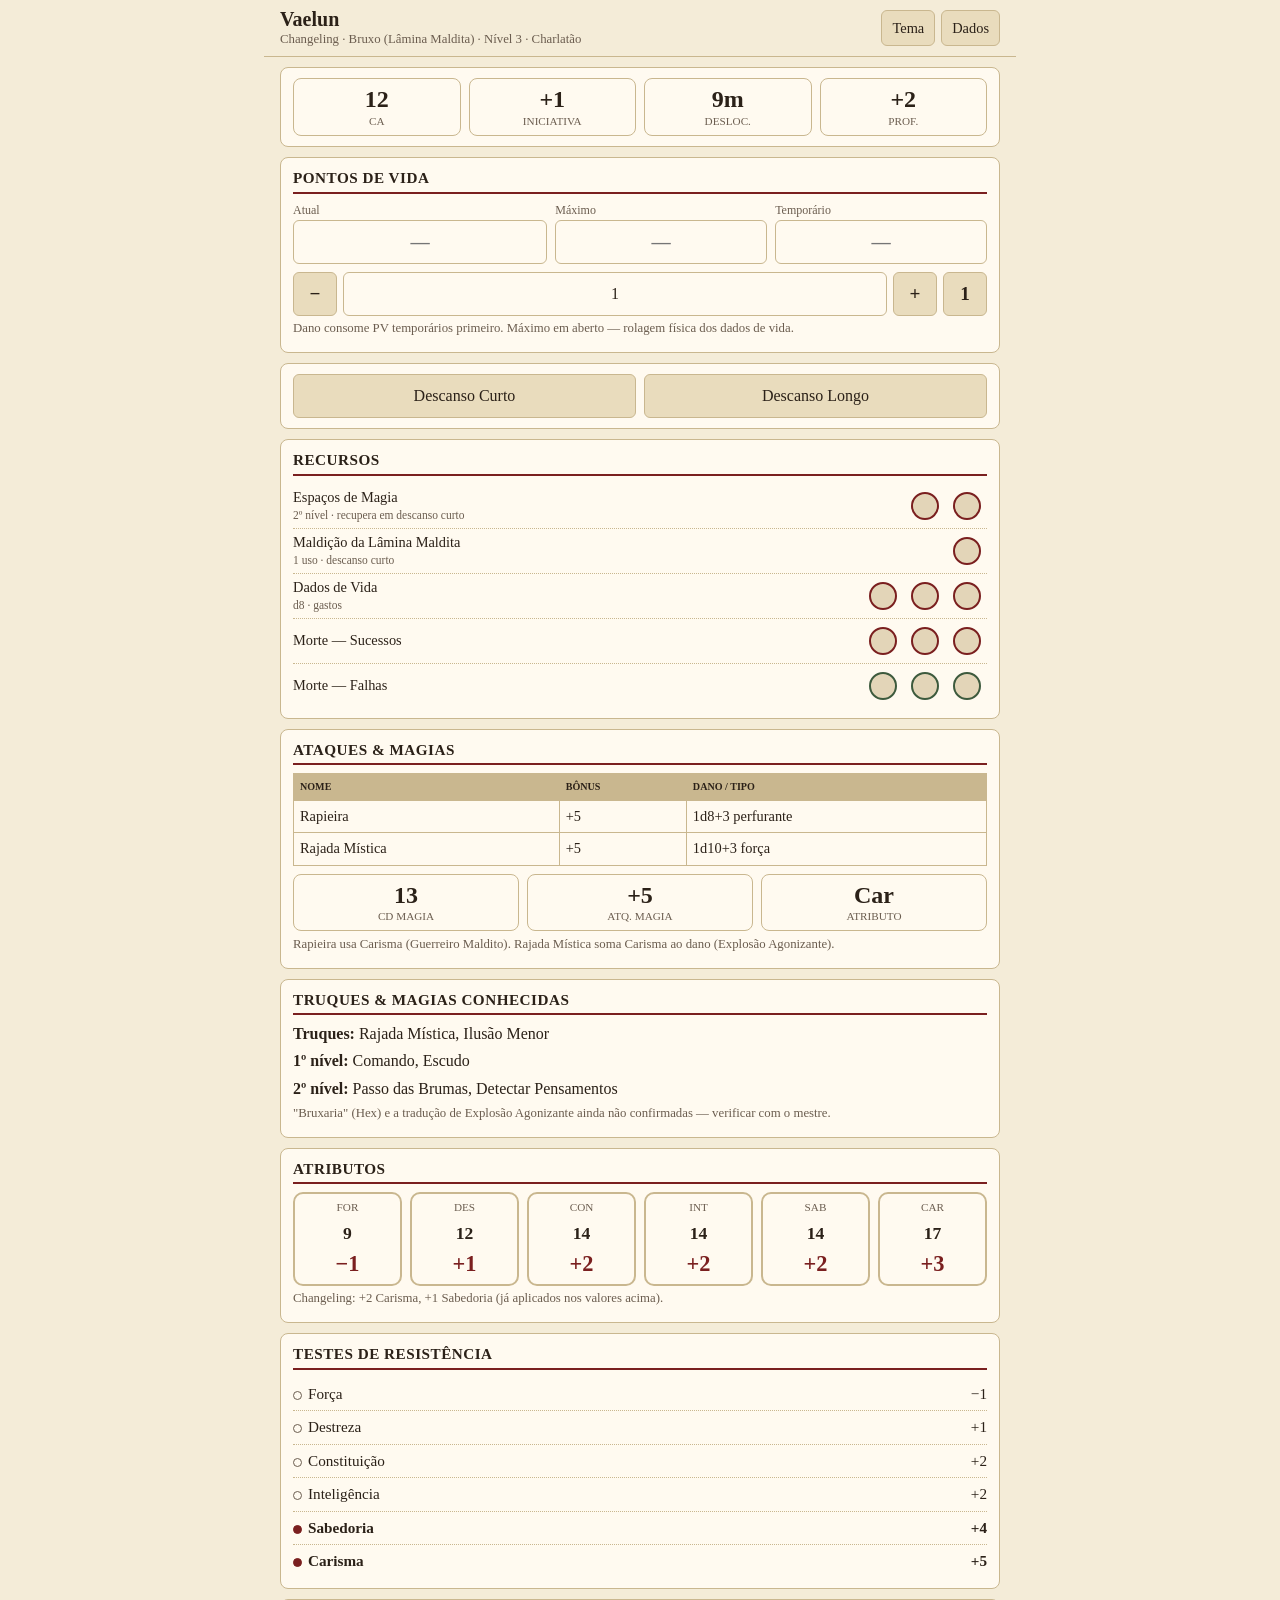
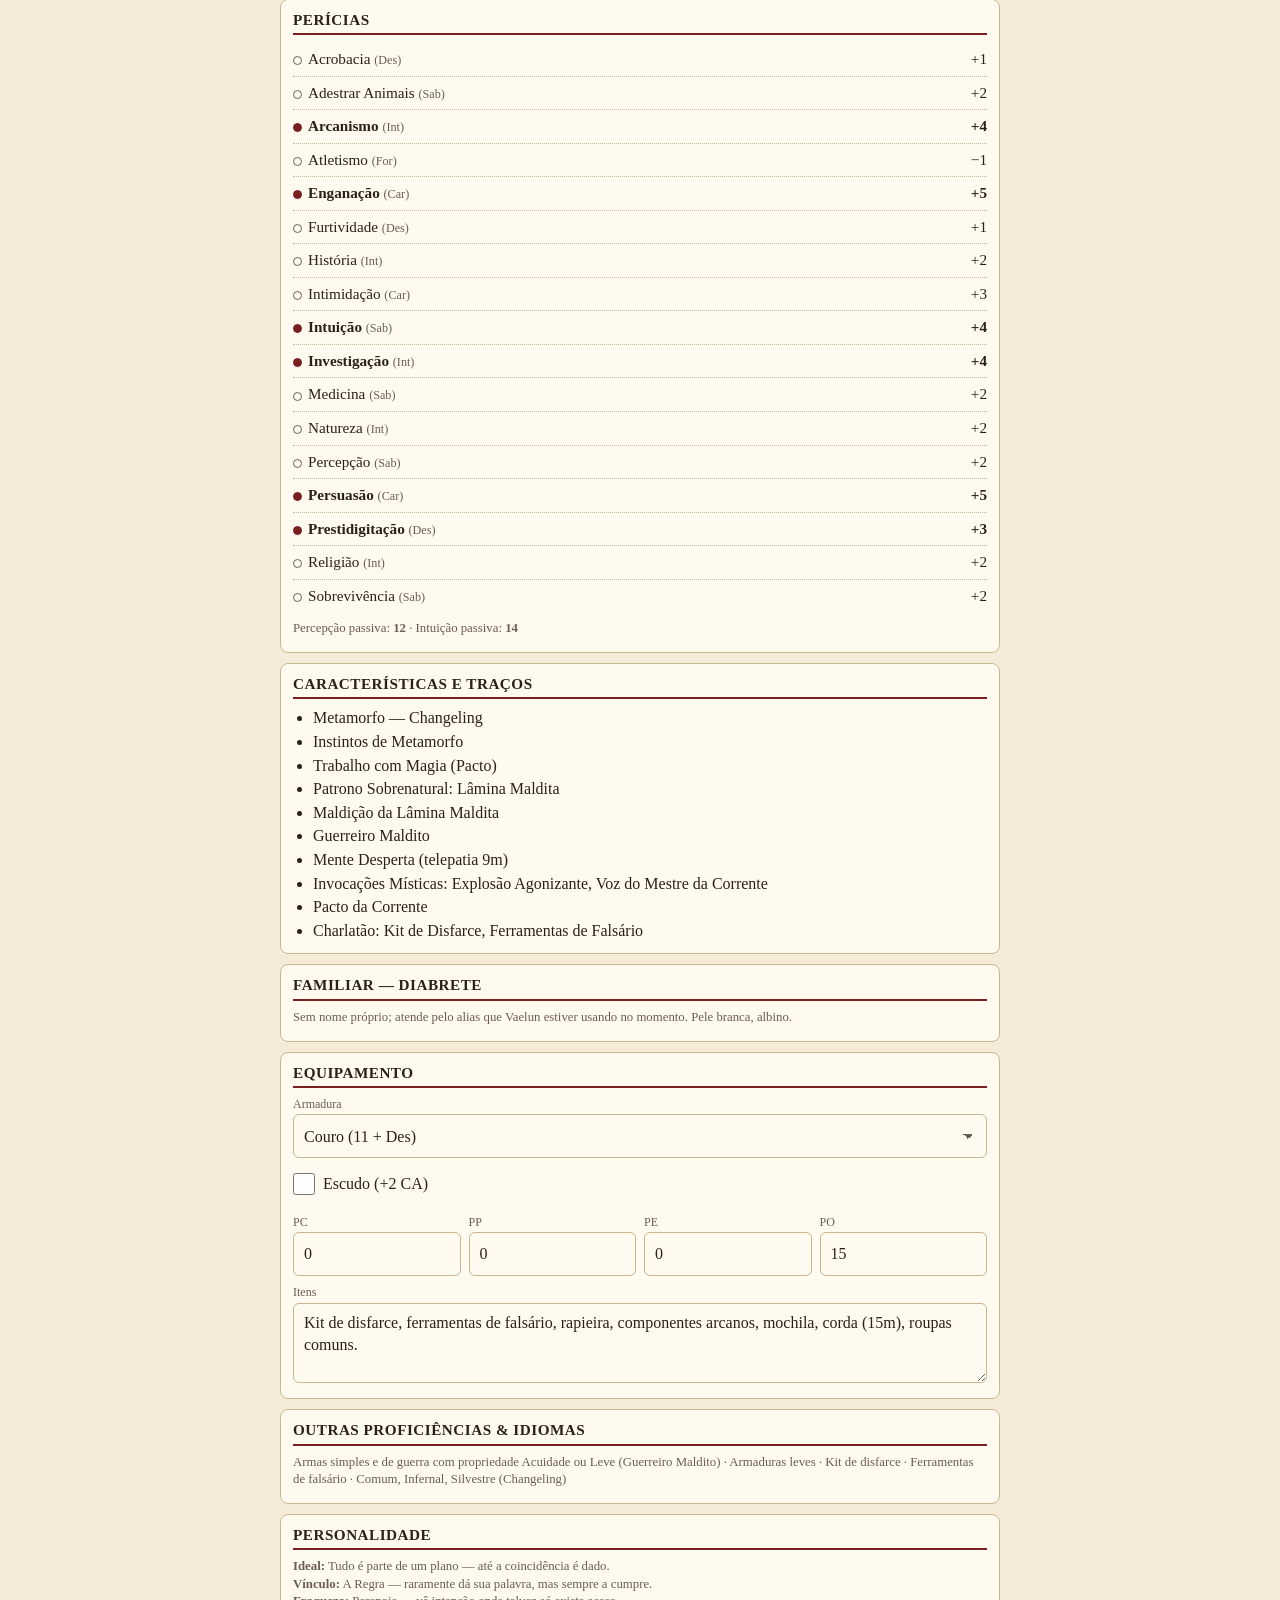
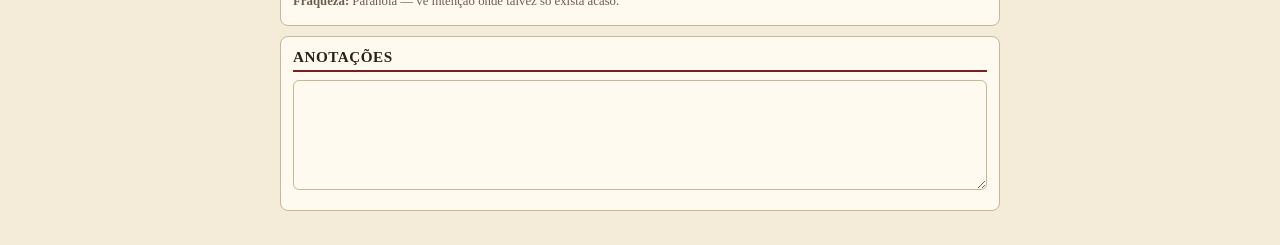
==== sheets/vaelun/index.html @ 60b0080d "Rebuild Vaelun sheet as a mobile-first web app Opening the downloaded .html on an iPhone showed it t" ====
<!DOCTYPE html>
<html lang="pt-BR">
<head>
<meta charset="UTF-8">
<meta name="viewport" content="width=device-width, initial-scale=1.0, viewport-fit=cover">
<meta name="theme-color" content="#7a1f1f" media="(prefers-color-scheme: light)">
<meta name="theme-color" content="#1c1712" media="(prefers-color-scheme: dark)">
<meta name="apple-mobile-web-app-capable" content="yes">
<meta name="mobile-web-app-capable" content="yes">
<meta name="apple-mobile-web-app-status-bar-style" content="black-translucent">
<meta name="apple-mobile-web-app-title" content="Vaelun">
<meta name="description" content="Ficha de personagem interativa de Vaelun (Changeling, Bruxo da Lâmina Maldita, nível 3).">
<link rel="manifest" href="manifest.webmanifest">
<link rel="apple-touch-icon" href="icon.svg">
<link rel="icon" href="icon.svg" type="image/svg+xml">
<title>Vaelun — Ficha</title>
<style>
:root{
  --bg:#f4ecd8; --panel:#fffaf0; --ink:#2b2118; --muted:#6b5d4f;
  --line:#c9b78f; --accent:#7a1f1f; --accent2:#3d5a3d; --pip-off:#e3d5b8;
  --btn:#e9dcbd; --focus:#b0853a;
  --safe-top:env(safe-area-inset-top,0px); --safe-bottom:env(safe-area-inset-bottom,0px);
}
@media (prefers-color-scheme: dark){
  :root:not([data-theme="light"]){
    --bg:#1c1712; --panel:#241d16; --ink:#ecdfc4; --muted:#a4917a;
    --line:#4a3d2c; --accent:#c1553d; --accent2:#6fa06f; --pip-off:#3a2f22;
    --btn:#3a2f22; --focus:#d9a65a;
  }
}
:root[data-theme="dark"]{
  --bg:#1c1712; --panel:#241d16; --ink:#ecdfc4; --muted:#a4917a;
  --line:#4a3d2c; --accent:#c1553d; --accent2:#6fa06f; --pip-off:#3a2f22;
  --btn:#3a2f22; --focus:#d9a65a;
}
*{box-sizing:border-box; -webkit-tap-highlight-color:transparent;}
html{-webkit-text-size-adjust:100%;}
body{
  margin:0; padding:0 16px calc(24px + var(--safe-bottom)); background:var(--bg); color:var(--ink);
  font-family:'Georgia','Times New Roman',serif; font-size:16px; line-height:1.35;
  overflow-x:hidden; touch-action:manipulation;
}
main{max-width:720px; margin:0 auto;}
h1{font-size:1.25em; margin:0; line-height:1.15;}
h2{font-size:.95em; margin:0 0 8px; border-bottom:2px solid var(--accent); padding-bottom:3px; text-transform:uppercase; letter-spacing:.5px;}
p{margin:.35em 0;}
.box{background:var(--panel); border:1px solid var(--line); border-radius:8px; padding:10px 12px; margin:0 0 10px;}
.header{
  position:sticky; top:0; z-index:30; margin:0 -16px 10px; padding:calc(8px + var(--safe-top)) 16px 8px;
  background:var(--bg); border-bottom:1px solid var(--line);
  display:flex; justify-content:space-between; align-items:center; gap:8px;
}
.header .meta{font-size:.8em; color:var(--muted);}
.toolbar{display:flex; gap:6px; flex-wrap:wrap;}
.header .toolbar{flex-wrap:nowrap; flex-shrink:0;}
button, select, input[type=text], input[type=number], textarea{
  font-family:inherit; background:var(--panel); color:var(--ink);
  border:1px solid var(--line); border-radius:6px; padding:8px 10px; font-size:16px;
}
button{cursor:pointer; background:var(--btn); color:var(--ink); min-height:44px; padding:8px 12px;}
button.primary{background:var(--accent); color:#fff; border-color:var(--accent);}
button.small{min-height:36px; padding:4px 10px; font-size:.9em;}
button.icon{min-width:44px; font-size:1.2em; font-weight:bold; padding:0;}
button:active{filter:brightness(.92);}
input:focus, select:focus, textarea:focus, button:focus-visible{outline:2px solid var(--focus); outline-offset:1px;}
input, textarea, select{width:100%; min-height:44px;}
select{-webkit-appearance:none; appearance:none; background-image:linear-gradient(45deg,transparent 50%,var(--muted) 50%),linear-gradient(135deg,var(--muted) 50%,transparent 50%); background-position:calc(100% - 18px) 50%,calc(100% - 13px) 50%; background-size:5px 5px; background-repeat:no-repeat; padding-right:32px;}
label{font-size:.75em; color:var(--muted); display:block; margin-bottom:2px;}
label.check{font-size:1em; color:var(--ink); display:flex; align-items:center; gap:8px; min-height:44px; margin:4px 0 0;}
label.check input{width:22px; height:22px; min-height:0; margin:0;}
.grid{display:grid; gap:8px;}
.g2{grid-template-columns:repeat(2,1fr);}
.g3{grid-template-columns:repeat(3,1fr);}
.g4{grid-template-columns:repeat(4,1fr);}
.abils{grid-template-columns:repeat(3,1fr);}
@media (min-width:560px){ .abils{grid-template-columns:repeat(6,1fr);} }
.stat{background:var(--panel); border:1px solid var(--line); border-radius:8px; text-align:center; padding:6px 2px;}
.stat .v{font-size:1.5em; font-weight:bold; line-height:1.2;}
.stat .l{font-size:.7em; color:var(--muted); text-transform:uppercase;}
.abil{border:2px solid var(--line); border-radius:10px; text-align:center; padding:6px 2px;}
.abil .name{font-size:.7em; color:var(--muted); text-transform:uppercase;}
.abil .mod{font-size:1.4em; font-weight:bold; color:var(--accent); line-height:1.2;}
.abil input{text-align:center; font-size:1.1em; font-weight:bold; border:1px solid transparent; background:transparent; padding:2px; min-height:36px; -moz-appearance:textfield;}
.abil input::-webkit-outer-spin-button, .abil input::-webkit-inner-spin-button{-webkit-appearance:none; margin:0;}
.abil input:focus{border-color:var(--line);}
.pips{display:flex; gap:2px; flex-wrap:wrap; justify-content:flex-end;}
.pip{width:40px; height:40px; border:none; background:transparent; padding:0; min-height:0; display:flex; align-items:center; justify-content:center; border-radius:50%;}
.pip::before{content:""; width:24px; height:24px; border-radius:50%; border:2px solid var(--accent); background:var(--pip-off); transition:background .1s;}
.pip.on::before{background:var(--accent);}
.pip.fail::before{border-color:var(--accent2);}
.pip.fail.on::before{background:var(--accent2);}
.track{display:flex; justify-content:space-between; align-items:center; gap:8px; padding:2px 0; border-bottom:1px dotted var(--line);}
.track:last-child{border-bottom:none;}
.track .lbl{font-size:.9em;}
.track .lbl small{display:block; color:var(--muted); font-size:.8em;}
table{width:100%; border-collapse:collapse; font-size:.9em;}
th,td{border:1px solid var(--line); padding:6px 6px; text-align:left; vertical-align:top;}
th{background:var(--line); font-size:.7em; text-transform:uppercase;}
.skill-row{display:flex; justify-content:space-between; align-items:center; padding:6px 0; border-bottom:1px dotted var(--line); font-size:.95em;}
.skill-row:last-child{border-bottom:none;}
.skill-row.prof{font-weight:bold;}
.skill-row .ab{color:var(--muted); font-weight:normal; font-size:.8em;}
.dot{display:inline-block; width:9px; height:9px; border-radius:50%; border:1px solid var(--muted); margin-right:6px; vertical-align:middle;}
.dot.on{background:var(--accent); border-color:var(--accent);}
textarea{min-height:80px; resize:vertical; line-height:1.4;}
.hp-row{display:grid; grid-template-columns:1.2fr 1fr 1fr; gap:8px;}
.hp-row input{text-align:center; font-weight:bold; font-size:1.2em;}
.hp-adjust{display:grid; grid-template-columns:44px 1fr 44px 44px; gap:6px; margin-top:8px; align-items:center;}
.hp-adjust input{text-align:center;}
.modal{position:fixed; inset:0; background:rgba(0,0,0,.55); display:none; align-items:flex-end; justify-content:center; z-index:50; padding:0;}
.modal.show{display:flex;}
.modal-inner{background:var(--panel); border:1px solid var(--line); border-radius:12px 12px 0 0; padding:12px 16px calc(16px + var(--safe-bottom)); width:100%; max-width:720px; max-height:88vh; overflow:auto;}
@media (min-width:560px){ .modal{align-items:center; padding:16px;} .modal-inner{border-radius:12px;} }
.modal-inner textarea{min-height:140px; font-family:ui-monospace,Menlo,monospace; font-size:.8em;}
#toast{position:fixed; left:50%; bottom:calc(20px + var(--safe-bottom)); transform:translateX(-50%); background:var(--ink); color:var(--bg); padding:8px 14px; border-radius:20px; font-size:.85em; opacity:0; pointer-events:none; transition:opacity .2s; z-index:60; white-space:nowrap;}
#toast.show{opacity:.95;}
#top{position:fixed; bottom:calc(16px + var(--safe-bottom)); right:16px; width:44px; height:44px; border-radius:50%; background:var(--accent); color:#fff; border:none; font-size:1.2em; opacity:0; pointer-events:none; transition:opacity .2s; z-index:40;}
#top.show{opacity:.9; pointer-events:auto;}
.small-note{font-size:.8em; color:var(--muted);}
ul{margin:0; padding-left:20px;}
li{margin:2px 0;}
.saved{font-size:.7em; color:var(--muted);}
@media print{
  body{background:#fff; color:#000; font-size:10px; padding:0;}
  .header{position:static; border:none; margin:0 0 6px; padding:0;}
  .no-print{display:none !important;}
  .box{break-inside:avoid; border:1px solid #999; margin-bottom:6px; padding:6px 8px;}
  .pip{width:16px; height:16px;} .pip::before{width:12px; height:12px;}
  input, textarea, select{min-height:0; padding:2px 4px; border-color:#bbb;}
  textarea{min-height:40px;}
  .abils{grid-template-columns:repeat(6,1fr);}
  #top, #toast{display:none;}
}
@page{size:A4; margin:10mm;}
</style>
</head>
<body>
<main>

<header class="header">
  <div>
    <h1>Vaelun</h1>
    <div class="meta">Changeling · Bruxo (Lâmina Maldita) · Nível 3 · Charlatão</div>
  </div>
  <div class="toolbar no-print">
    <button class="small" type="button" onclick="toggleTheme()" aria-label="Alternar tema">Tema</button>
    <button class="small" type="button" onclick="openData()">Dados</button>
  </div>
</header>

<section class="box">
  <div class="grid g4">
    <div class="stat"><div class="v" id="ac">--</div><div class="l">CA</div></div>
    <div class="stat"><div class="v" id="ini">--</div><div class="l">Iniciativa</div></div>
    <div class="stat"><div class="v">9m</div><div class="l">Desloc.</div></div>
    <div class="stat"><div class="v">+2</div><div class="l">Prof.</div></div>
  </div>
</section>

<section class="box">
  <h2>Pontos de Vida</h2>
  <div class="hp-row">
    <div><label for="hpCur">Atual</label><input type="text" inputmode="numeric" id="hpCur" placeholder="—"></div>
    <div><label for="hpMax">Máximo</label><input type="text" inputmode="numeric" id="hpMax" placeholder="—"></div>
    <div><label for="hpTemp">Temporário</label><input type="text" inputmode="numeric" id="hpTemp" placeholder="—"></div>
  </div>
  <div class="hp-adjust no-print">
    <button class="icon" type="button" onclick="adjustHp(-1)" aria-label="Aplicar dano">−</button>
    <input type="text" inputmode="numeric" id="hpAmt" value="1" aria-label="Quantidade">
    <button class="icon" type="button" onclick="adjustHp(1)" aria-label="Aplicar cura">+</button>
    <button class="icon" type="button" onclick="setHpAmt(1)" aria-label="Zerar quantidade" title="Voltar para 1">1</button>
  </div>
  <p class="small-note">Dano consome PV temporários primeiro. Máximo em aberto — rolagem física dos dados de vida.</p>
</section>

<section class="box no-print">
  <div class="grid g2">
    <button type="button" onclick="shortRest()">Descanso Curto</button>
    <button type="button" onclick="longRest()">Descanso Longo</button>
  </div>
</section>

<section class="box">
  <h2>Recursos</h2>
  <div class="track">
    <span class="lbl">Espaços de Magia<small>2º nível · recupera em descanso curto</small></span>
    <span class="pips" id="pipsSlots"></span>
  </div>
  <div class="track">
    <span class="lbl">Maldição da Lâmina Maldita<small>1 uso · descanso curto</small></span>
    <span class="pips" id="pipsCurse"></span>
  </div>
  <div class="track">
    <span class="lbl">Dados de Vida<small>d8 · gastos</small></span>
    <span class="pips" id="pipsHd"></span>
  </div>
  <div class="track">
    <span class="lbl">Morte — Sucessos</span>
    <span class="pips" id="pipsDeathS"></span>
  </div>
  <div class="track">
    <span class="lbl">Morte — Falhas</span>
    <span class="pips" id="pipsDeathF"></span>
  </div>
</section>

<section class="box">
  <h2>Ataques &amp; Magias</h2>
  <table>
    <thead><tr><th>Nome</th><th>Bônus</th><th>Dano / Tipo</th></tr></thead>
    <tbody>
      <tr><td>Rapieira</td><td id="atkMelee">--</td><td><span id="dmgMelee">1d8+3</span> perfurante</td></tr>
      <tr><td>Rajada Mística</td><td id="atkSpell">--</td><td><span id="dmgBlast">1d10+3</span> força</td></tr>
    </tbody>
  </table>
  <div class="grid g3" style="margin-top:8px;">
    <div class="stat"><div class="v" id="spellDc">--</div><div class="l">CD Magia</div></div>
    <div class="stat"><div class="v" id="spellAtk">--</div><div class="l">Atq. Magia</div></div>
    <div class="stat"><div class="v">Car</div><div class="l">Atributo</div></div>
  </div>
  <p class="small-note">Rapieira usa Carisma (Guerreiro Maldito). Rajada Mística soma Carisma ao dano (Explosão Agonizante).</p>
</section>

<section class="box">
  <h2>Truques &amp; Magias Conhecidas</h2>
  <p><b>Truques:</b> Rajada Mística, Ilusão Menor</p>
  <p><b>1º nível:</b> Comando, Escudo</p>
  <p><b>2º nível:</b> Passo das Brumas, Detectar Pensamentos</p>
  <p class="small-note">"Bruxaria" (Hex) e a tradução de Explosão Agonizante ainda não confirmadas — verificar com o mestre.</p>
</section>

<section class="box">
  <h2>Atributos</h2>
  <div class="grid abils">
    <div class="abil"><div class="name">For</div><input type="number" inputmode="numeric" id="sStr" aria-label="Força"><div class="mod" id="mStr">--</div></div>
    <div class="abil"><div class="name">Des</div><input type="number" inputmode="numeric" id="sDex" aria-label="Destreza"><div class="mod" id="mDex">--</div></div>
    <div class="abil"><div class="name">Con</div><input type="number" inputmode="numeric" id="sCon" aria-label="Constituição"><div class="mod" id="mCon">--</div></div>
    <div class="abil"><div class="name">Int</div><input type="number" inputmode="numeric" id="sInt" aria-label="Inteligência"><div class="mod" id="mInt">--</div></div>
    <div class="abil"><div class="name">Sab</div><input type="number" inputmode="numeric" id="sWis" aria-label="Sabedoria"><div class="mod" id="mWis">--</div></div>
    <div class="abil"><div class="name">Car</div><input type="number" inputmode="numeric" id="sCha" aria-label="Carisma"><div class="mod" id="mCha">--</div></div>
  </div>
  <p class="small-note">Changeling: +2 Carisma, +1 Sabedoria (já aplicados nos valores acima).</p>
</section>

<section class="box">
  <h2>Testes de Resistência</h2>
  <div class="skill-row"><span><span class="dot"></span>Força</span><span id="svStr">--</span></div>
  <div class="skill-row"><span><span class="dot"></span>Destreza</span><span id="svDex">--</span></div>
  <div class="skill-row"><span><span class="dot"></span>Constituição</span><span id="svCon">--</span></div>
  <div class="skill-row"><span><span class="dot"></span>Inteligência</span><span id="svInt">--</span></div>
  <div class="skill-row prof"><span><span class="dot on"></span>Sabedoria</span><span id="svWis">--</span></div>
  <div class="skill-row prof"><span><span class="dot on"></span>Carisma</span><span id="svCha">--</span></div>
</section>

<section class="box">
  <h2>Perícias</h2>
  <div id="skillList"></div>
  <p class="small-note" style="margin-top:8px;">Percepção passiva: <b id="ppc">--</b> · Intuição passiva: <b id="ppi">--</b></p>
</section>

<section class="box">
  <h2>Características e Traços</h2>
  <ul>
    <li>Metamorfo — Changeling</li>
    <li>Instintos de Metamorfo</li>
    <li>Trabalho com Magia (Pacto)</li>
    <li>Patrono Sobrenatural: Lâmina Maldita</li>
    <li>Maldição da Lâmina Maldita</li>
    <li>Guerreiro Maldito</li>
    <li>Mente Desperta (telepatia 9m)</li>
    <li>Invocações Místicas: Explosão Agonizante, Voz do Mestre da Corrente</li>
    <li>Pacto da Corrente</li>
    <li>Charlatão: Kit de Disfarce, Ferramentas de Falsário</li>
  </ul>
</section>

<section class="box">
  <h2>Familiar — Diabrete</h2>
  <p class="small-note">Sem nome próprio; atende pelo alias que Vaelun estiver usando no momento. Pele branca, albino.</p>
</section>

<section class="box">
  <h2>Equipamento</h2>
  <label for="armor">Armadura</label>
  <select id="armor">
    <option value="none">Nenhuma (10 + Des)</option>
    <option value="padded">Acolchoada (11 + Des)</option>
    <option value="leather">Couro (11 + Des)</option>
    <option value="studded">Couro Batido (12 + Des)</option>
    <option value="hide">Couro Cru (12 + Des, máx 2)</option>
    <option value="chain">Camisão de Malha (13 + Des, máx 2)</option>
  </select>
  <label class="check"><input type="checkbox" id="shield"> Escudo (+2 CA)</label>
  <div class="grid g4" style="margin-top:8px;">
    <div><label for="cCp">PC</label><input type="text" inputmode="numeric" id="cCp"></div>
    <div><label for="cSp">PP</label><input type="text" inputmode="numeric" id="cSp"></div>
    <div><label for="cEp">PE</label><input type="text" inputmode="numeric" id="cEp"></div>
    <div><label for="cGp">PO</label><input type="text" inputmode="numeric" id="cGp"></div>
  </div>
  <label for="items" style="margin-top:8px;">Itens</label>
  <textarea id="items"></textarea>
</section>

<section class="box">
  <h2>Outras Proficiências &amp; Idiomas</h2>
  <p class="small-note">Armas simples e de guerra com propriedade Acuidade ou Leve (Guerreiro Maldito) · Armaduras leves · Kit de disfarce · Ferramentas de falsário · Comum, Infernal, Silvestre (Changeling)</p>
</section>

<section class="box">
  <h2>Personalidade</h2>
  <p class="small-note"><b>Ideal:</b> Tudo é parte de um plano — até a coincidência é dado.<br>
  <b>Vínculo:</b> A Regra — raramente dá sua palavra, mas sempre a cumpre.<br>
  <b>Fraqueza:</b> Paranoia — vê intenção onde talvez só exista acaso.</p>
</section>

<section class="box">
  <h2>Anotações</h2>
  <textarea id="notes" style="min-height:110px;"></textarea>
  <p class="saved" id="savedAt"></p>
</section>

</main>

<button id="top" class="no-print" type="button" onclick="window.scrollTo({top:0,behavior:'smooth'})" aria-label="Voltar ao topo">↑</button>
<div id="toast" role="status" aria-live="polite"></div>

<div class="modal no-print" id="dataModal" onclick="if(event.target===this)closeData()">
  <div class="modal-inner">
    <h2>Dados da ficha</h2>
    <p class="small-note">A ficha é salva automaticamente neste aparelho. Use os botões abaixo para levar os dados a outro aparelho ou guardar uma cópia.</p>
    <textarea id="dataText" aria-label="JSON da ficha"></textarea>
    <div class="grid g2" style="margin-top:8px;">
      <button type="button" onclick="copyData()">Copiar código</button>
      <button type="button" onclick="downloadData()">Baixar arquivo</button>
      <button type="button" onclick="document.getElementById('fileInput').click()">Abrir arquivo</button>
      <button type="button" onclick="loadFromText()">Carregar do texto</button>
      <button type="button" onclick="window.print()">Imprimir / PDF</button>
      <button type="button" onclick="resetSheet()">Restaurar padrão</button>
    </div>
    <button type="button" class="primary" style="width:100%; margin-top:8px;" onclick="closeData()">Fechar</button>
    <input type="file" id="fileInput" style="display:none" accept=".json,.txt,application/json">
  </div>
</div>

<script>
'use strict';
const $ = id => document.getElementById(id);
const mod = v => Math.floor((v-10)/2);
const sg = n => (n>=0?'+':'−')+Math.abs(n);
const cap = s => s.charAt(0).toUpperCase()+s.slice(1);
const STORAGE_KEY = 'vaelun-sheet-v1';
const THEME_KEY = 'vaelun-theme';
const PROF = 2;
const ABILS = ['str','dex','con','int','wis','cha'];
const ABIL_PT = {str:'For',dex:'Des',con:'Con',int:'Int',wis:'Sab',cha:'Car'};
const ARMOR = {
  none:{base:0,cap:99}, padded:{base:1,cap:99}, leather:{base:1,cap:99},
  studded:{base:2,cap:99}, hide:{base:2,cap:2}, chain:{base:3,cap:2},
};

const BASE = {
  scores:{str:9,dex:12,con:14,int:14,wis:14,cha:17},
  hp:{cur:'',max:'',temp:''},
  slots:{used:0,total:2},
  curse:{used:0,total:1},
  hd:{used:0,total:3},
  death:{succ:0,fail:0},
  armor:'leather', shield:false,
  coins:{cp:'0',sp:'0',ep:'0',gp:'15'},
  items:'Kit de disfarce, ferramentas de falsário, rapieira, componentes arcanos, mochila, corda (15m), roupas comuns.',
  notes:'',
  savedAt:''
};

const SKILLS = [
  ['Acrobacia','dex',false],['Adestrar Animais','wis',false],['Arcanismo','int',true],
  ['Atletismo','str',false],['Enganação','cha',true],['Furtividade','dex',false],
  ['História','int',false],['Intimidação','cha',false],['Intuição','wis',true],
  ['Investigação','int',true],['Medicina','wis',false],['Natureza','int',false],
  ['Percepção','wis',false],['Persuasão','cha',true],['Prestidigitação','dex',true],
  ['Religião','int',false],['Sobrevivência','wis',false],
];

function clone(o){ return JSON.parse(JSON.stringify(o)); }
function merge(base, extra){
  const out = clone(base);
  if(!extra || typeof extra !== 'object') return out;
  for(const k of Object.keys(out)){
    if(!(k in extra)) continue;
    const b = out[k], e = extra[k];
    if(b && typeof b === 'object' && !Array.isArray(b)){
      if(e && typeof e === 'object') out[k] = Object.assign({}, b, e);
    } else if(e !== undefined && e !== null){
      out[k] = e;
    }
  }
  return out;
}
function migrate(parsed){
  // Versão anterior guardava a armadura como "base|cap".
  const legacy = {'0|0':'none','1|0':'leather','2|0':'studded','2|2':'hide','3|2':'chain'};
  if(parsed && typeof parsed.armor === 'string' && legacy[parsed.armor]) parsed.armor = legacy[parsed.armor];
  return parsed;
}

let S = clone(BASE);
let storageOk = true;

function loadLocal(){
  try{
    const raw = localStorage.getItem(STORAGE_KEY);
    if(raw) S = merge(BASE, migrate(JSON.parse(raw)));
  }catch(e){ storageOk = false; }
}
let saveTimer = null;
function save(){
  S.savedAt = new Date().toISOString();
  clearTimeout(saveTimer);
  saveTimer = setTimeout(()=>{
    try{ localStorage.setItem(STORAGE_KEY, JSON.stringify(S)); storageOk = true; }
    catch(e){ storageOk = false; }
    showSavedAt();
  }, 150);
}
function showSavedAt(){
  const el = $('savedAt');
  if(!storageOk){ el.textContent = 'Não foi possível salvar neste navegador — use "Dados" para exportar.'; return; }
  if(!S.savedAt){ el.textContent = ''; return; }
  const d = new Date(S.savedAt);
  el.textContent = 'Salvo automaticamente · ' + d.toLocaleString('pt-BR');
}

let toastTimer = null;
function toast(msg){
  const t = $('toast'); t.textContent = msg; t.classList.add('show');
  clearTimeout(toastTimer); toastTimer = setTimeout(()=>t.classList.remove('show'), 1800);
}

function buildSkills(){
  const el = $('skillList'); el.innerHTML='';
  SKILLS.forEach(([name,ab,prof])=>{
    const m = mod(S.scores[ab]) + (prof?PROF:0);
    const row = document.createElement('div');
    row.className = 'skill-row'+(prof?' prof':'');
    row.innerHTML = `<span><span class="dot${prof?' on':''}"></span>${name} <span class="ab">(${ABIL_PT[ab]})</span></span><span>${sg(m)}</span>`;
    el.appendChild(row);
  });
}

function pips(containerId, total, used, onToggle, failStyle){
  const el = $(containerId); el.innerHTML='';
  for(let i=0;i<total;i++){
    const p = document.createElement('button');
    p.type = 'button';
    p.className = 'pip'+(failStyle?' fail':'')+(i<used?' on':'');
    p.setAttribute('aria-label', (i+1)+' de '+total+(i<used?' (usado)':''));
    p.addEventListener('click', ()=>{ onToggle(i); save(); render(); });
    el.appendChild(p);
  }
}
// Clicar no último pip marcado desmarca; clicar em qualquer outro marca até ele.
const toggleTo = (cur, i) => (i+1===cur) ? i : i+1;

function render(){
  const sc = S.scores;
  ABILS.forEach(a=>{
    const inp = $('s'+cap(a));
    if(document.activeElement !== inp) inp.value = sc[a];
    $('m'+cap(a)).textContent = sg(mod(sc[a]));
  });

  const armor = ARMOR[S.armor] || ARMOR.none;
  const dexMod = Math.min(mod(sc.dex), armor.cap);
  $('ac').textContent = 10 + armor.base + dexMod + (S.shield?2:0);
  $('ini').textContent = sg(mod(sc.dex));

  $('svStr').textContent = sg(mod(sc.str));
  $('svDex').textContent = sg(mod(sc.dex));
  $('svCon').textContent = sg(mod(sc.con));
  $('svInt').textContent = sg(mod(sc.int));
  $('svWis').textContent = sg(mod(sc.wis)+PROF);
  $('svCha').textContent = sg(mod(sc.cha)+PROF);

  const chaMod = mod(sc.cha);
  $('spellDc').textContent = 8+PROF+chaMod;
  $('spellAtk').textContent = sg(PROF+chaMod);
  $('atkMelee').textContent = sg(PROF+chaMod);
  $('atkSpell').textContent = sg(PROF+chaMod);
  $('dmgMelee').textContent = '1d8'+(chaMod?sg(chaMod):'');
  $('dmgBlast').textContent = '1d10'+(chaMod?sg(chaMod):'');

  $('ppc').textContent = 10+mod(sc.wis);
  $('ppi').textContent = 10+mod(sc.wis)+PROF;

  buildSkills();

  pips('pipsSlots', S.slots.total, S.slots.used, i=>{ S.slots.used = toggleTo(S.slots.used, i); });
  pips('pipsCurse', S.curse.total, S.curse.used, i=>{ S.curse.used = toggleTo(S.curse.used, i); });
  pips('pipsHd', S.hd.total, S.hd.used, i=>{ S.hd.used = toggleTo(S.hd.used, i); });
  pips('pipsDeathS', 3, S.death.succ, i=>{ S.death.succ = toggleTo(S.death.succ, i); });
  pips('pipsDeathF', 3, S.death.fail, i=>{ S.death.fail = toggleTo(S.death.fail, i); }, true);

  const setIfIdle = (id, v) => { const el = $(id); if(document.activeElement !== el) el.value = v; };
  setIfIdle('hpCur', S.hp.cur); setIfIdle('hpMax', S.hp.max); setIfIdle('hpTemp', S.hp.temp);
  $('armor').value = S.armor;
  $('shield').checked = S.shield;
  setIfIdle('cCp', S.coins.cp); setIfIdle('cSp', S.coins.sp);
  setIfIdle('cEp', S.coins.ep); setIfIdle('cGp', S.coins.gp);
  setIfIdle('items', S.items);
  setIfIdle('notes', S.notes);
  showSavedAt();
}

// ---- Entradas ----
ABILS.forEach(a=>{
  $('s'+cap(a)).addEventListener('input', e=>{
    const v = parseInt(e.target.value,10);
    if(Number.isNaN(v)) return;
    S.scores[a] = Math.max(1, Math.min(30, v)); save(); render();
  });
  $('s'+cap(a)).addEventListener('blur', render);
});
$('armor').addEventListener('change', e=>{ S.armor = e.target.value; save(); render(); });
$('shield').addEventListener('change', e=>{ S.shield = e.target.checked; save(); render(); });
$('hpCur').addEventListener('input', e=>{ S.hp.cur = e.target.value.trim(); save(); });
$('hpMax').addEventListener('input', e=>{ S.hp.max = e.target.value.trim(); save(); });
$('hpTemp').addEventListener('input', e=>{ S.hp.temp = e.target.value.trim(); save(); });
[['cCp','cp'],['cSp','sp'],['cEp','ep'],['cGp','gp']].forEach(([id,key])=>{
  $(id).addEventListener('input', e=>{ S.coins[key] = e.target.value; save(); });
});
$('items').addEventListener('input', e=>{ S.items = e.target.value; save(); });
$('notes').addEventListener('input', e=>{ S.notes = e.target.value; save(); });

// ---- PV ----
const num = v => { const n = parseInt(String(v).trim(),10); return Number.isNaN(n) ? null : n; };
function setHpAmt(v){ $('hpAmt').value = String(v); }
function adjustHp(sign){
  const amt = Math.abs(num($('hpAmt').value) ?? 1);
  if(!amt) return;
  let cur = num(S.hp.cur); const max = num(S.hp.max); let temp = num(S.hp.temp) || 0;
  if(cur === null){ toast('Preencha os PV atuais primeiro.'); $('hpCur').focus(); return; }
  if(sign < 0){
    let dmg = amt;
    if(temp > 0){ const t = Math.min(temp, dmg); temp -= t; dmg -= t; }
    cur = Math.max(0, cur - dmg);
    toast('−'+amt+' PV');
  } else {
    cur = (max !== null) ? Math.min(max, cur + amt) : cur + amt;
    toast('+'+amt+' PV');
  }
  S.hp.cur = String(cur); S.hp.temp = temp > 0 ? String(temp) : '';
  save(); render();
}

// ---- Descansos ----
function shortRest(){
  S.slots.used = 0; S.curse.used = 0; save(); render(); toast('Descanso curto: magias e maldição recuperadas.');
}
function longRest(){
  if(!confirm('Descanso longo: recuperar PV, espaços de magia, maldição e metade dos dados de vida?')) return;
  S.slots.used = 0; S.curse.used = 0;
  S.hd.used = Math.max(0, S.hd.used - Math.max(1, Math.floor(S.hd.total/2)));
  S.death.succ = 0; S.death.fail = 0;
  if(S.hp.max) S.hp.cur = S.hp.max;
  S.hp.temp = '';
  save(); render(); toast('Descanso longo concluído.');
}

// ---- Tema ----
function applyTheme(t){
  const html = document.documentElement;
  if(t) html.setAttribute('data-theme', t); else html.removeAttribute('data-theme');
}
function currentTheme(){
  const t = document.documentElement.getAttribute('data-theme');
  if(t) return t;
  return window.matchMedia('(prefers-color-scheme: dark)').matches ? 'dark' : 'light';
}
function toggleTheme(){
  const next = currentTheme()==='dark' ? 'light' : 'dark';
  applyTheme(next);
  try{ localStorage.setItem(THEME_KEY, next); }catch(e){}
}
try{ const t = localStorage.getItem(THEME_KEY); if(t) applyTheme(t); }catch(e){}

// ---- Exportar / importar ----
function openData(){ $('dataText').value = JSON.stringify(S, null, 2); $('dataModal').classList.add('show'); }
function closeData(){ $('dataModal').classList.remove('show'); }
function copyData(){
  const txt = JSON.stringify(S);
  const fallback = ()=>{ $('dataText').select(); try{ document.execCommand('copy'); toast('Código copiado.'); }catch(e){ toast('Selecione e copie manualmente.'); } };
  if(navigator.clipboard && navigator.clipboard.writeText){
    navigator.clipboard.writeText(txt).then(()=>toast('Código copiado.')).catch(fallback);
  } else fallback();
}
function downloadData(){
  const blob = new Blob([JSON.stringify(S,null,2)], {type:'application/json'});
  const a = document.createElement('a');
  a.href = URL.createObjectURL(blob); a.download = 'vaelun.json';
  document.body.appendChild(a); a.click(); a.remove();
  setTimeout(()=>URL.revokeObjectURL(a.href), 1000);
}
function load(txt){
  try{
    const parsed = JSON.parse(txt);
    if(!parsed || typeof parsed !== 'object') throw new Error('bad');
    S = merge(BASE, migrate(parsed));
    save(); render(); closeData(); toast('Ficha carregada.');
  }catch(e){ alert('JSON inválido.'); }
}
function loadFromText(){ load($('dataText').value); }
function resetSheet(){
  if(!confirm('Restaurar a ficha para os valores iniciais? As anotações e PV atuais serão perdidos.')) return;
  S = clone(BASE); save(); render(); closeData(); toast('Ficha restaurada.');
}
$('fileInput').addEventListener('change', e=>{
  const f = e.target.files[0]; if(!f) return;
  const reader = new FileReader();
  reader.onload = ev => load(ev.target.result);
  reader.readAsText(f);
  e.target.value = '';
});

window.addEventListener('scroll', ()=>{
  $('top').classList.toggle('show', window.scrollY>500);
}, {passive:true});
window.addEventListener('pagehide', ()=>{ try{ localStorage.setItem(STORAGE_KEY, JSON.stringify(S)); }catch(e){} });

loadLocal();
render();

if('serviceWorker' in navigator && location.protocol.startsWith('http')){
  navigator.serviceWorker.register('sw.js').catch(()=>{});
}
</script>
</body>
</html>
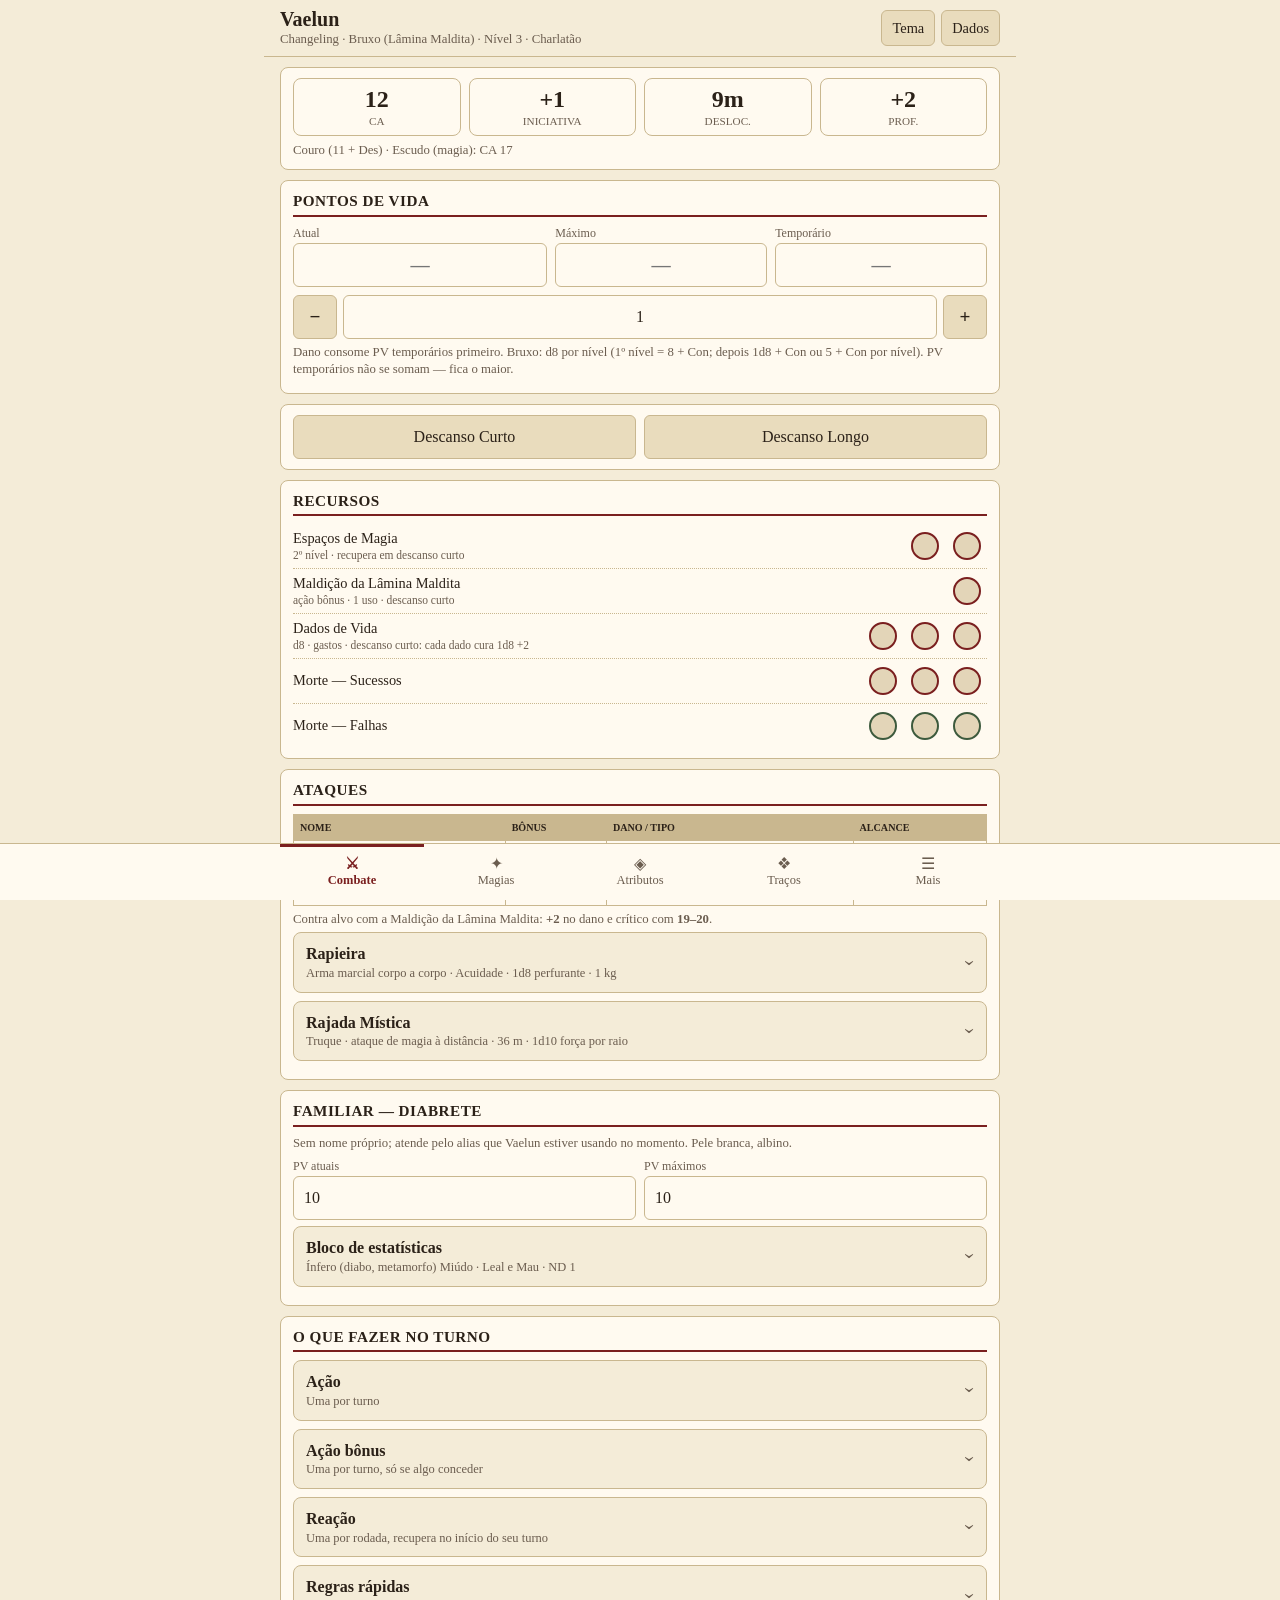
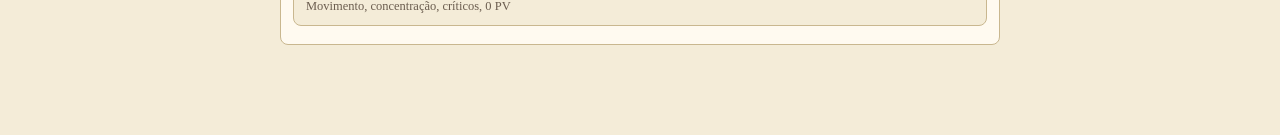
==== commit b62e584f: "Split Vaelun sheet into tabs with full 5e rules text - Bottom tab bar: Combate, Magias, Atributos, T" ====
--- a/sheets/vaelun/index.html
+++ b/sheets/vaelun/index.html
@@ -20,6 +20,7 @@
   --line:#c9b78f; --accent:#7a1f1f; --accent2:#3d5a3d; --pip-off:#e3d5b8;
   --btn:#e9dcbd; --focus:#b0853a;
   --safe-top:env(safe-area-inset-top,0px); --safe-bottom:env(safe-area-inset-bottom,0px);
+  --tabbar:56px;
 }
 @media (prefers-color-scheme: dark){
   :root:not([data-theme="light"]){
@@ -36,13 +37,14 @@
 *{box-sizing:border-box; -webkit-tap-highlight-color:transparent;}
 html{-webkit-text-size-adjust:100%;}
 body{
-  margin:0; padding:0 16px calc(24px + var(--safe-bottom)); background:var(--bg); color:var(--ink);
+  margin:0; padding:0 16px calc(var(--tabbar) + 24px + var(--safe-bottom)); background:var(--bg); color:var(--ink);
   font-family:'Georgia','Times New Roman',serif; font-size:16px; line-height:1.35;
   overflow-x:hidden; touch-action:manipulation;
 }
 main{max-width:720px; margin:0 auto;}
 h1{font-size:1.25em; margin:0; line-height:1.15;}
 h2{font-size:.95em; margin:0 0 8px; border-bottom:2px solid var(--accent); padding-bottom:3px; text-transform:uppercase; letter-spacing:.5px;}
+h3{font-size:.85em; margin:10px 0 6px; color:var(--muted); text-transform:uppercase; letter-spacing:.5px;}
 p{margin:.35em 0;}
 .box{background:var(--panel); border:1px solid var(--line); border-radius:8px; padding:10px 12px; margin:0 0 10px;}
 .header{
@@ -105,25 +107,58 @@
 textarea{min-height:80px; resize:vertical; line-height:1.4;}
 .hp-row{display:grid; grid-template-columns:1.2fr 1fr 1fr; gap:8px;}
 .hp-row input{text-align:center; font-weight:bold; font-size:1.2em;}
-.hp-adjust{display:grid; grid-template-columns:44px 1fr 44px 44px; gap:6px; margin-top:8px; align-items:center;}
+.hp-adjust{display:grid; grid-template-columns:44px 1fr 44px; gap:6px; margin-top:8px; align-items:center;}
 .hp-adjust input{text-align:center;}
+/* Abas */
+.tab{display:none;}
+.tab.active{display:block;}
+.tabbar{position:fixed; left:0; right:0; bottom:0; z-index:35; display:flex; justify-content:center; background:var(--panel); border-top:1px solid var(--line); padding-bottom:var(--safe-bottom);}
+.tabbar-inner{display:flex; width:100%; max-width:720px;}
+.tabbar button{flex:1; border:none; border-radius:0; background:transparent; min-height:var(--tabbar); font-size:.78em; color:var(--muted); padding:4px 2px; display:flex; flex-direction:column; align-items:center; justify-content:center; gap:2px;}
+.tabbar button .ico{font-size:1.25em; line-height:1;}
+.tabbar button.active{color:var(--accent); font-weight:bold; box-shadow:inset 0 3px 0 var(--accent);}
+/* Cards expansíveis */
+details.card{border:1px solid var(--line); border-radius:8px; margin:0 0 8px; background:var(--bg);}
+details.card summary{list-style:none; cursor:pointer; padding:10px 12px; display:flex; justify-content:space-between; align-items:center; gap:8px; min-height:44px;}
+details.card summary::-webkit-details-marker{display:none;}
+details.card summary::after{content:"›"; color:var(--muted); font-size:1.3em; transform:rotate(90deg); transition:transform .15s; flex-shrink:0;}
+details.card[open] summary::after{transform:rotate(-90deg);}
+details.card summary .t{font-weight:bold;}
+details.card summary .s{display:block; font-size:.78em; color:var(--muted); font-weight:normal;}
+.card-body{padding:0 12px 12px; font-size:.95em; border-top:1px dotted var(--line); padding-top:8px;}
+.card-body p{margin:.45em 0;}
+.tag{display:inline-block; font-size:.68em; padding:1px 7px; border-radius:10px; border:1px solid var(--line); color:var(--muted); margin-left:4px; text-transform:uppercase; vertical-align:middle; white-space:nowrap;}
+.tag.warn{border-color:var(--accent); color:var(--accent);}
+.tag.ok{border-color:var(--accent2); color:var(--accent2);}
+.meta-line{font-size:.85em; color:var(--muted); margin:0 0 6px;}
+.mine{border-left:3px solid var(--accent); padding:4px 0 4px 10px; font-size:.92em; margin-top:8px; background:var(--panel); border-radius:0 6px 6px 0;}
+.mine b:first-child{color:var(--accent);}
+dl.stats{display:grid; grid-template-columns:auto 1fr; gap:3px 10px; font-size:.9em; margin:6px 0;}
+dl.stats dt{color:var(--muted);} dl.stats dd{margin:0;}
+.statline{display:grid; grid-template-columns:repeat(6,1fr); gap:4px; text-align:center; font-size:.85em; margin:6px 0;}
+.statline div{border:1px solid var(--line); border-radius:6px; padding:3px 0;}
+.statline b{display:block; font-size:.8em; color:var(--muted);}
 .modal{position:fixed; inset:0; background:rgba(0,0,0,.55); display:none; align-items:flex-end; justify-content:center; z-index:50; padding:0;}
 .modal.show{display:flex;}
 .modal-inner{background:var(--panel); border:1px solid var(--line); border-radius:12px 12px 0 0; padding:12px 16px calc(16px + var(--safe-bottom)); width:100%; max-width:720px; max-height:88vh; overflow:auto;}
 @media (min-width:560px){ .modal{align-items:center; padding:16px;} .modal-inner{border-radius:12px;} }
 .modal-inner textarea{min-height:140px; font-family:ui-monospace,Menlo,monospace; font-size:.8em;}
-#toast{position:fixed; left:50%; bottom:calc(20px + var(--safe-bottom)); transform:translateX(-50%); background:var(--ink); color:var(--bg); padding:8px 14px; border-radius:20px; font-size:.85em; opacity:0; pointer-events:none; transition:opacity .2s; z-index:60; white-space:nowrap;}
+#toast{position:fixed; left:50%; bottom:calc(var(--tabbar) + 14px + var(--safe-bottom)); transform:translateX(-50%); background:var(--ink); color:var(--bg); padding:8px 14px; border-radius:20px; font-size:.85em; opacity:0; pointer-events:none; transition:opacity .2s; z-index:60; white-space:nowrap;}
 #toast.show{opacity:.95;}
-#top{position:fixed; bottom:calc(16px + var(--safe-bottom)); right:16px; width:44px; height:44px; border-radius:50%; background:var(--accent); color:#fff; border:none; font-size:1.2em; opacity:0; pointer-events:none; transition:opacity .2s; z-index:40;}
+#top{position:fixed; bottom:calc(var(--tabbar) + 12px + var(--safe-bottom)); right:16px; width:44px; height:44px; border-radius:50%; background:var(--accent); color:#fff; border:none; font-size:1.2em; opacity:0; pointer-events:none; transition:opacity .2s; z-index:40;}
 #top.show{opacity:.9; pointer-events:auto;}
 .small-note{font-size:.8em; color:var(--muted);}
-ul{margin:0; padding-left:20px;}
-li{margin:2px 0;}
+ul{margin:.3em 0; padding-left:20px;}
+li{margin:3px 0;}
 .saved{font-size:.7em; color:var(--muted);}
 @media print{
   body{background:#fff; color:#000; font-size:10px; padding:0;}
   .header{position:static; border:none; margin:0 0 6px; padding:0;}
-  .no-print{display:none !important;}
+  .no-print, .tabbar{display:none !important;}
+  .tab{display:block !important;}
+  .tab::before{content:attr(data-title); display:block; font-size:1.3em; font-weight:bold; margin:10px 0 6px; border-bottom:2px solid #000;}
+  details.card{break-inside:avoid;} details.card summary::after{display:none;}
+  details.card:not([open]) > .card-body{display:block;}
   .box{break-inside:avoid; border:1px solid #999; margin-bottom:6px; padding:6px 8px;}
   .pip{width:16px; height:16px;} .pip::before{width:12px; height:12px;}
   input, textarea, select{min-height:0; padding:2px 4px; border-color:#bbb;}
@@ -140,7 +175,7 @@
 <header class="header">
   <div>
     <h1>Vaelun</h1>
-    <div class="meta">Changeling · Bruxo (Lâmina Maldita) · Nível 3 · Charlatão</div>
+    <div class="meta">Changeling · Bruxo (Lâmina Maldita) · Nível <span data-v="level"></span> · Charlatão</div>
   </div>
   <div class="toolbar no-print">
     <button class="small" type="button" onclick="toggleTheme()" aria-label="Alternar tema">Tema</button>
@@ -148,16 +183,20 @@
   </div>
 </header>
 
-<section class="box">
+<!-- ============ COMBATE ============ -->
+<section class="tab" id="tab-combate" data-title="Combate">
+
+<div class="box">
   <div class="grid g4">
     <div class="stat"><div class="v" id="ac">--</div><div class="l">CA</div></div>
     <div class="stat"><div class="v" id="ini">--</div><div class="l">Iniciativa</div></div>
     <div class="stat"><div class="v">9m</div><div class="l">Desloc.</div></div>
-    <div class="stat"><div class="v">+2</div><div class="l">Prof.</div></div>
-  </div>
-</section>
-
-<section class="box">
+    <div class="stat"><div class="v" data-v="profS"></div><div class="l">Prof.</div></div>
+  </div>
+  <p class="small-note" id="acNote" style="margin:6px 0 0;"></p>
+</div>
+
+<div class="box">
   <h2>Pontos de Vida</h2>
   <div class="hp-row">
     <div><label for="hpCur">Atual</label><input type="text" inputmode="numeric" id="hpCur" placeholder="—"></div>
@@ -168,30 +207,29 @@
     <button class="icon" type="button" onclick="adjustHp(-1)" aria-label="Aplicar dano">−</button>
     <input type="text" inputmode="numeric" id="hpAmt" value="1" aria-label="Quantidade">
     <button class="icon" type="button" onclick="adjustHp(1)" aria-label="Aplicar cura">+</button>
-    <button class="icon" type="button" onclick="setHpAmt(1)" aria-label="Zerar quantidade" title="Voltar para 1">1</button>
-  </div>
-  <p class="small-note">Dano consome PV temporários primeiro. Máximo em aberto — rolagem física dos dados de vida.</p>
-</section>
-
-<section class="box no-print">
+  </div>
+  <p class="small-note">Dano consome PV temporários primeiro. Bruxo: d8 por nível (1º nível = 8 + Con; depois 1d8 + Con ou 5 + Con por nível). PV temporários não se somam — fica o maior.</p>
+</div>
+
+<div class="box no-print">
   <div class="grid g2">
     <button type="button" onclick="shortRest()">Descanso Curto</button>
     <button type="button" onclick="longRest()">Descanso Longo</button>
   </div>
-</section>
-
-<section class="box">
+</div>
+
+<div class="box">
   <h2>Recursos</h2>
   <div class="track">
-    <span class="lbl">Espaços de Magia<small>2º nível · recupera em descanso curto</small></span>
+    <span class="lbl">Espaços de Magia<small><span data-v="slotLvl"></span>º nível · recupera em descanso curto</small></span>
     <span class="pips" id="pipsSlots"></span>
   </div>
   <div class="track">
-    <span class="lbl">Maldição da Lâmina Maldita<small>1 uso · descanso curto</small></span>
+    <span class="lbl">Maldição da Lâmina Maldita<small>ação bônus · 1 uso · descanso curto</small></span>
     <span class="pips" id="pipsCurse"></span>
   </div>
   <div class="track">
-    <span class="lbl">Dados de Vida<small>d8 · gastos</small></span>
+    <span class="lbl">Dados de Vida<small>d8 · gastos · descanso curto: cada dado cura 1d8 <span data-v="conS"></span></small></span>
     <span class="pips" id="pipsHd"></span>
   </div>
   <div class="track">
@@ -202,34 +240,177 @@
     <span class="lbl">Morte — Falhas</span>
     <span class="pips" id="pipsDeathF"></span>
   </div>
-</section>
-
-<section class="box">
-  <h2>Ataques &amp; Magias</h2>
+</div>
+
+<div class="box">
+  <h2>Ataques</h2>
   <table>
-    <thead><tr><th>Nome</th><th>Bônus</th><th>Dano / Tipo</th></tr></thead>
+    <thead><tr><th>Nome</th><th>Bônus</th><th>Dano / Tipo</th><th>Alcance</th></tr></thead>
     <tbody>
-      <tr><td>Rapieira</td><td id="atkMelee">--</td><td><span id="dmgMelee">1d8+3</span> perfurante</td></tr>
-      <tr><td>Rajada Mística</td><td id="atkSpell">--</td><td><span id="dmgBlast">1d10+3</span> força</td></tr>
+      <tr><td>Rapieira</td><td data-v="atk"></td><td><span data-v="rapDmg"></span> perfurante</td><td>1,5 m</td></tr>
+      <tr><td>Rajada Mística</td><td data-v="atk"></td><td><span data-v="ebDmg"></span> força</td><td>36 m</td></tr>
     </tbody>
   </table>
-  <div class="grid g3" style="margin-top:8px;">
-    <div class="stat"><div class="v" id="spellDc">--</div><div class="l">CD Magia</div></div>
-    <div class="stat"><div class="v" id="spellAtk">--</div><div class="l">Atq. Magia</div></div>
+  <p class="small-note">Contra alvo com a Maldição da Lâmina Maldita: <b>+<span data-v="prof"></span></b> no dano e crítico com <b>19–20</b>.</p>
+
+  <details class="card">
+    <summary><span><span class="t">Rapieira</span><span class="s">Arma marcial corpo a corpo · Acuidade · 1d8 perfurante · 1 kg</span></span></summary>
+    <div class="card-body">
+      <p><b>Jogada de ataque:</b> 1d20 + <span data-v="prof"></span> (proficiência) + <span data-v="cha"></span> (Carisma, por Guerreiro Maldito) = <b>1d20 <span data-v="atk"></span></b> contra a CA do alvo.</p>
+      <p><b>Dano:</b> 1d8 + <span data-v="cha"></span> (Carisma) = <b><span data-v="rapDmg"></span></b> perfurante. Acerto crítico (20 natural): dobra os dados (2d8 <span data-v="chaS"></span>).</p>
+      <p><b>Acuidade:</b> a arma normalmente permite escolher Força ou Destreza; Guerreiro Maldito substitui pelo Carisma (+<span data-v="cha"></span>) enquanto for a arma tocada após o último descanso longo. Qualquer outra arma usa Destreza (<span data-v="dexS"></span>).</p>
+      <p><b>Ação de Ataque:</b> 1 ataque por ação. Com o Pacto da Corrente, você pode abrir mão desse ataque para que o Diabrete ataque com a reação dele (Ferrão +5, 1d4+3 + 3d6 veneno).</p>
+      <p><b>Ataque de oportunidade:</b> quando uma criatura hostil que você vê sai do seu alcance (1,5 m), pode usar a reação para um ataque com a rapieira. Se usar a reação para Escudo, não sobra reação para isso.</p>
+    </div>
+  </details>
+
+  <details class="card">
+    <summary><span><span class="t">Rajada Mística</span><span class="s">Truque · ataque de magia à distância · 36 m · 1d10 força por raio</span></span></summary>
+    <div class="card-body">
+      <p><b>Jogada de ataque:</b> 1d20 + <span data-v="prof"></span> + <span data-v="cha"></span> = <b>1d20 <span data-v="atk"></span></b>. Com <span data-v="beams"></span> raio(s) no nível <span data-v="level"></span>; cada raio tem sua própria jogada e pode ir a alvos diferentes.</p>
+      <p><b>Dano:</b> 1d10 força + <span data-v="cha"></span> por raio (Explosão Agonizante) = <b><span data-v="ebDmg"></span></b>. Crítico: 2d10 <span data-v="chaS"></span>.</p>
+      <p><b>Desvantagem em corpo a corpo:</b> é um ataque à distância — se houver uma criatura hostil a 1,5 m de você que possa vê-lo e não esteja incapacitada, a jogada tem desvantagem. Nesse caso use a rapieira ou Desengaje/Passo das Brumas primeiro.</p>
+      <p><b>Não gasta espaço de magia.</b> Componentes V, S: precisa poder falar e ter uma mão livre.</p>
+    </div>
+  </details>
+</div>
+
+<div class="box">
+  <h2>Familiar — Diabrete</h2>
+  <p class="small-note">Sem nome próprio; atende pelo alias que Vaelun estiver usando no momento. Pele branca, albino.</p>
+  <div class="grid g2" style="margin:6px 0;">
+    <div><label for="famCur">PV atuais</label><input type="text" inputmode="numeric" id="famCur"></div>
+    <div><label for="famMax">PV máximos</label><input type="text" inputmode="numeric" id="famMax"></div>
+  </div>
+  <details class="card">
+    <summary><span><span class="t">Bloco de estatísticas</span><span class="s">Ínfero (diabo, metamorfo) Miúdo · Leal e Mau · ND 1</span></span></summary>
+    <div class="card-body">
+      <dl class="stats">
+        <dt>CA</dt><dd>13</dd>
+        <dt>PV</dt><dd>10 (3d4+3)</dd>
+        <dt>Deslocamento</dt><dd>6 m, voo 12 m</dd>
+      </dl>
+      <div class="statline">
+        <div><b>For</b>6 (−2)</div><div><b>Des</b>17 (+3)</div><div><b>Con</b>13 (+1)</div>
+        <div><b>Int</b>11 (+0)</div><div><b>Sab</b>12 (+1)</div><div><b>Car</b>14 (+2)</div>
+      </div>
+      <dl class="stats">
+        <dt>Perícias</dt><dd>Enganação +4, Intuição +3, Persuasão +4, Furtividade +5</dd>
+        <dt>Resistências</dt><dd>frio; concussão, perfurante e cortante de ataques não mágicos que não sejam prateados</dd>
+        <dt>Imunidades</dt><dd>fogo, veneno; condição envenenado</dd>
+        <dt>Sentidos</dt><dd>visão no escuro 36 m, Percepção passiva 11</dd>
+        <dt>Idiomas</dt><dd>Infernal, Comum</dd>
+      </dl>
+      <p><b>Metamorfo.</b> Pode usar a ação para se transformar numa fera que lembre um rato (desloc. 6 m), um corvo (6 m, voo 18 m) ou uma aranha (6 m, escalada 6 m), ou voltar à forma verdadeira. As estatísticas não mudam, exceto o deslocamento. Equipamento não se transforma. Volta à forma verdadeira se morrer.</p>
+      <p><b>Visão do Diabo.</b> Escuridão mágica não atrapalha a visão no escuro dele.</p>
+      <p><b>Resistência à Magia.</b> Vantagem em testes de resistência contra magias e outros efeitos mágicos.</p>
+      <p><b>Ferrão (Mordida na forma de fera).</b> Ataque corpo a corpo com arma: +5 para acertar, alcance 1,5 m, um alvo. Dano: 5 (1d4+3) perfurante, e o alvo faz teste de resistência de Constituição CD 11, sofrendo 10 (3d6) de dano de veneno se falhar ou metade se passar.</p>
+      <p><b>Invisibilidade.</b> Fica invisível magicamente até atacar ou até sua concentração acabar (como se concentrasse numa magia). Equipamento que carrega fica invisível junto.</p>
+      <div class="mine"><b>Como familiar:</b> age no seu turno, mas de forma independente e obedecendo suas ordens. Não pode usar a ação de Ataque por conta própria — só ataca quando você cede um dos seus ataques (Pacto da Corrente), usando a reação dele. Telepatia com você a até 30 m (sem limite de distância com Voz do Mestre da Corrente). Se cair a 0 PV, desaparece; conjure Achar Familiar de novo (ritual, 1 hora, 10 po). Pode ser dispensado para um semiplano com uma ação e chamado de volta com outra.</div>
+    </div>
+  </details>
+</div>
+
+<div class="box">
+  <h2>O que fazer no turno</h2>
+  <details class="card">
+    <summary><span><span class="t">Ação</span><span class="s">Uma por turno</span></span></summary>
+    <div class="card-body">
+      <ul>
+        <li><b>Atacar</b> — rapieira (<span data-v="atk"></span>, <span data-v="rapDmg"></span>) ou ceder o ataque ao Diabrete.</li>
+        <li><b>Rajada Mística</b> — <span data-v="atk"></span>, <span data-v="ebDmg"></span> força, 36 m.</li>
+        <li><b>Conjurar</b> — Comando, Detectar Pensamentos (gastam espaço) ou Ilusão Menor (truque).</li>
+        <li><b>Metamorfo</b> — mudar de aparência e voz.</li>
+        <li><b>Ver pelo familiar</b> — usar os sentidos do Diabrete até o início do próximo turno.</li>
+        <li><b>Gerais</b> — Disparada (dobra o movimento), Desengajar (sem ataques de oportunidade), Esquivar (ataques contra você com desvantagem; TR de Des com vantagem), Ajudar, Esconder (Furtividade <span data-v="stealth"></span>), Procurar, Usar um objeto.</li>
+      </ul>
+    </div>
+  </details>
+  <details class="card">
+    <summary><span><span class="t">Ação bônus</span><span class="s">Uma por turno, só se algo conceder</span></span></summary>
+    <div class="card-body">
+      <ul>
+        <li><b>Maldição da Lâmina Maldita</b> — alvo a até 9 m, 1 minuto, 1 uso por descanso curto.</li>
+        <li><b>Passo das Brumas</b> — teleporte de 9 m (gasta espaço). No mesmo turno só pode conjurar mais um truque de 1 ação.</li>
+        <li><b>Bruxaria</b> — só se for confirmada com o mestre.</li>
+      </ul>
+    </div>
+  </details>
+  <details class="card">
+    <summary><span><span class="t">Reação</span><span class="s">Uma por rodada, recupera no início do seu turno</span></span></summary>
+    <div class="card-body">
+      <ul>
+        <li><b>Escudo</b> — quando for atingido por um ataque: +5 na CA (<span data-v="ac"></span> → <b><span data-v="acShield"></span></b>) até o seu próximo turno. Gasta espaço.</li>
+        <li><b>Ataque de oportunidade</b> — rapieira contra quem sair do seu alcance.</li>
+        <li><b>Diabrete</b> — usa a reação dele para atacar quando você cede um ataque.</li>
+      </ul>
+    </div>
+  </details>
+  <details class="card">
+    <summary><span><span class="t">Regras rápidas</span><span class="s">Movimento, concentração, críticos, 0 PV</span></span></summary>
+    <div class="card-body">
+      <ul>
+        <li><b>Movimento:</b> 9 m, pode dividir antes e depois da ação. Levantar-se gasta metade. Terreno difícil custa o dobro.</li>
+        <li><b>Concentração</b> (Detectar Pensamentos): ao sofrer dano, teste de resistência de Constituição (<span data-v="conS"></span>) CD 10 ou metade do dano, o que for maior. Conjurar outra magia de concentração, ficar incapacitado ou morrer encerra.</li>
+        <li><b>Vantagem/Desvantagem:</b> rola 2d20 e usa o maior/menor; não acumulam, e se houver as duas, cancelam.</li>
+        <li><b>Crítico:</b> 20 natural acerta sempre e dobra todos os dados de dano. 1 natural erra sempre. Contra alvo amaldiçoado, 19 também é crítico.</li>
+        <li><b>Cobertura:</b> meia +2 CA e TR de Des; três quartos +5; total não pode ser alvo.</li>
+        <li><b>Escuridão / invisível:</b> ataques contra o que não vê têm desvantagem; ataques de quem não é visto têm vantagem. Vaelun não tem visão no escuro.</li>
+        <li><b>0 PV:</b> cai inconsciente. No início de cada turno seu, rola d20: 10+ sucesso, 9− falha; 3 sucessos estabiliza, 3 falhas morre. 1 natural = 2 falhas; 20 natural = volta com 1 PV. Sofrer dano a 0 PV = 1 falha (2 se crítico). Alguém pode estabilizá-lo com Sabedoria (Medicina) CD 10.</li>
+        <li><b>Morte instantânea:</b> dano que leve a 0 PV com sobra igual ou maior que o PV máximo mata na hora.</li>
+        <li><b>Descanso curto</b> (1 h): gaste dados de vida (1d8 <span data-v="conS"></span> cada) e recupere espaços de magia e a Maldição. <b>Descanso longo</b> (8 h): todos os PV, metade dos dados de vida (mínimo 1) e volta a escolher a arma do Guerreiro Maldito.</li>
+      </ul>
+    </div>
+  </details>
+</div>
+
+</section>
+
+<!-- ============ MAGIAS ============ -->
+<section class="tab" id="tab-magias" data-title="Magias">
+
+<div class="box">
+  <h2>Conjuração — Pacto</h2>
+  <div class="grid g3">
+    <div class="stat"><div class="v" data-v="dc"></div><div class="l">CD Magia</div></div>
+    <div class="stat"><div class="v" data-v="atk"></div><div class="l">Atq. Magia</div></div>
     <div class="stat"><div class="v">Car</div><div class="l">Atributo</div></div>
   </div>
-  <p class="small-note">Rapieira usa Carisma (Guerreiro Maldito). Rajada Mística soma Carisma ao dano (Explosão Agonizante).</p>
+  <div class="track" style="margin-top:8px;">
+    <span class="lbl">Espaços de Magia<small><span data-v="slots"></span> espaços · todos de <span data-v="slotLvl"></span>º nível · descanso curto</small></span>
+    <span class="pips" id="pipsSlots2"></span>
+  </div>
+  <p class="small-note">CD = 8 + <span data-v="prof"></span> + <span data-v="cha"></span> · Ataque = <span data-v="prof"></span> + <span data-v="cha"></span>. Truques conhecidos: 2 · Magias conhecidas: 4 (pode trocar 1 ao subir de nível). Toda magia com espaço é conjurada no <span data-v="slotLvl"></span>º nível. Foco arcano substitui componentes materiais sem custo.</p>
+</div>
+
+<div class="box">
+  <h2>Truques</h2>
+  <div id="spellsC"></div>
+</div>
+<div class="box">
+  <h2>1º nível</h2>
+  <div id="spells1"></div>
+</div>
+<div class="box">
+  <h2>2º nível</h2>
+  <div id="spells2"></div>
+</div>
+<div class="box">
+  <h2>Ritual (Pacto da Corrente)</h2>
+  <div id="spellsR"></div>
+</div>
+<div class="box">
+  <h2>Pendente de confirmação</h2>
+  <p class="small-note">Bruxo de <span data-v="level"></span>º nível conhece 4 magias — para pegar Bruxaria seria preciso trocar uma das atuais. Mantida aqui para decidir com o mestre.</p>
+  <div id="spellsP"></div>
+</div>
+
 </section>
 
-<section class="box">
-  <h2>Truques &amp; Magias Conhecidas</h2>
-  <p><b>Truques:</b> Rajada Mística, Ilusão Menor</p>
-  <p><b>1º nível:</b> Comando, Escudo</p>
-  <p><b>2º nível:</b> Passo das Brumas, Detectar Pensamentos</p>
-  <p class="small-note">"Bruxaria" (Hex) e a tradução de Explosão Agonizante ainda não confirmadas — verificar com o mestre.</p>
-</section>
-
-<section class="box">
+<!-- ============ ATRIBUTOS ============ -->
+<section class="tab" id="tab-atributos" data-title="Atributos">
+
+<div class="box">
   <h2>Atributos</h2>
   <div class="grid abils">
     <div class="abil"><div class="name">For</div><input type="number" inputmode="numeric" id="sStr" aria-label="Força"><div class="mod" id="mStr">--</div></div>
@@ -239,10 +420,10 @@
     <div class="abil"><div class="name">Sab</div><input type="number" inputmode="numeric" id="sWis" aria-label="Sabedoria"><div class="mod" id="mWis">--</div></div>
     <div class="abil"><div class="name">Car</div><input type="number" inputmode="numeric" id="sCha" aria-label="Carisma"><div class="mod" id="mCha">--</div></div>
   </div>
-  <p class="small-note">Changeling: +2 Carisma, +1 Sabedoria (já aplicados nos valores acima).</p>
-</section>
-
-<section class="box">
+  <p class="small-note">Changeling: +2 Carisma, +1 Sabedoria (já aplicados). Modificador = (valor − 10) ÷ 2, arredondado para baixo.</p>
+</div>
+
+<div class="box">
   <h2>Testes de Resistência</h2>
   <div class="skill-row"><span><span class="dot"></span>Força</span><span id="svStr">--</span></div>
   <div class="skill-row"><span><span class="dot"></span>Destreza</span><span id="svDex">--</span></div>
@@ -250,46 +431,41 @@
   <div class="skill-row"><span><span class="dot"></span>Inteligência</span><span id="svInt">--</span></div>
   <div class="skill-row prof"><span><span class="dot on"></span>Sabedoria</span><span id="svWis">--</span></div>
   <div class="skill-row prof"><span><span class="dot on"></span>Carisma</span><span id="svCha">--</span></div>
-</section>
-
-<section class="box">
+  <p class="small-note">Bruxo é proficiente em Sabedoria e Carisma. Rola-se 1d20 + modificador contra a CD do efeito.</p>
+</div>
+
+<div class="box">
   <h2>Perícias</h2>
   <div id="skillList"></div>
-  <p class="small-note" style="margin-top:8px;">Percepção passiva: <b id="ppc">--</b> · Intuição passiva: <b id="ppi">--</b></p>
+  <p class="small-note" style="margin-top:8px;">Percepção passiva: <b id="ppc">--</b> · Intuição passiva: <b id="ppi">--</b> · Investigação passiva: <b id="ppv">--</b></p>
+  <p class="small-note">Origem: Bruxo (Arcanismo, Investigação) · Charlatão (Enganação, Prestidigitação) · Changeling (Intuição, Persuasão).</p>
+</div>
+
+<div class="box">
+  <h2>Proficiências &amp; Idiomas</h2>
+  <dl class="stats">
+    <dt>Armaduras</dt><dd>Leves e médias, escudos (Guerreiro Maldito)</dd>
+    <dt>Armas</dt><dd>Simples e marciais (Guerreiro Maldito)</dd>
+    <dt>Ferramentas</dt><dd>Kit de disfarce, ferramentas de falsário</dd>
+    <dt>Idiomas</dt><dd>Comum, Infernal, Silvestre</dd>
+  </dl>
+  <p class="small-note">Armadura média limita o bônus de Destreza a +2; brunea e meia armadura dão desvantagem em Furtividade. Sem proficiência na armadura vestida, não se conjura magias.</p>
+</div>
+
 </section>
 
-<section class="box">
-  <h2>Características e Traços</h2>
-  <ul>
-    <li>Metamorfo — Changeling</li>
-    <li>Instintos de Metamorfo</li>
-    <li>Trabalho com Magia (Pacto)</li>
-    <li>Patrono Sobrenatural: Lâmina Maldita</li>
-    <li>Maldição da Lâmina Maldita</li>
-    <li>Guerreiro Maldito</li>
-    <li>Mente Desperta (telepatia 9m)</li>
-    <li>Invocações Místicas: Explosão Agonizante, Voz do Mestre da Corrente</li>
-    <li>Pacto da Corrente</li>
-    <li>Charlatão: Kit de Disfarce, Ferramentas de Falsário</li>
-  </ul>
+<!-- ============ TRAÇOS ============ -->
+<section class="tab" id="tab-tracos" data-title="Traços">
+<div id="featList"></div>
 </section>
 
-<section class="box">
-  <h2>Familiar — Diabrete</h2>
-  <p class="small-note">Sem nome próprio; atende pelo alias que Vaelun estiver usando no momento. Pele branca, albino.</p>
-</section>
-
-<section class="box">
+<!-- ============ MAIS ============ -->
+<section class="tab" id="tab-mais" data-title="Equipamento e anotações">
+
+<div class="box">
   <h2>Equipamento</h2>
   <label for="armor">Armadura</label>
-  <select id="armor">
-    <option value="none">Nenhuma (10 + Des)</option>
-    <option value="padded">Acolchoada (11 + Des)</option>
-    <option value="leather">Couro (11 + Des)</option>
-    <option value="studded">Couro Batido (12 + Des)</option>
-    <option value="hide">Couro Cru (12 + Des, máx 2)</option>
-    <option value="chain">Camisão de Malha (13 + Des, máx 2)</option>
-  </select>
+  <select id="armor"></select>
   <label class="check"><input type="checkbox" id="shield"> Escudo (+2 CA)</label>
   <div class="grid g4" style="margin-top:8px;">
     <div><label for="cCp">PC</label><input type="text" inputmode="numeric" id="cCp"></div>
@@ -299,27 +475,34 @@
   </div>
   <label for="items" style="margin-top:8px;">Itens</label>
   <textarea id="items"></textarea>
-</section>
-
-<section class="box">
-  <h2>Outras Proficiências &amp; Idiomas</h2>
-  <p class="small-note">Armas simples e de guerra com propriedade Acuidade ou Leve (Guerreiro Maldito) · Armaduras leves · Kit de disfarce · Ferramentas de falsário · Comum, Infernal, Silvestre (Changeling)</p>
-</section>
-
-<section class="box">
+</div>
+
+<div class="box">
   <h2>Personalidade</h2>
   <p class="small-note"><b>Ideal:</b> Tudo é parte de um plano — até a coincidência é dado.<br>
   <b>Vínculo:</b> A Regra — raramente dá sua palavra, mas sempre a cumpre.<br>
   <b>Fraqueza:</b> Paranoia — vê intenção onde talvez só exista acaso.</p>
+</div>
+
+<div class="box">
+  <h2>Anotações</h2>
+  <textarea id="notes" style="min-height:140px;"></textarea>
+  <p class="saved" id="savedAt"></p>
+</div>
+
 </section>
 
-<section class="box">
-  <h2>Anotações</h2>
-  <textarea id="notes" style="min-height:110px;"></textarea>
-  <p class="saved" id="savedAt"></p>
-</section>
-
 </main>
+
+<nav class="tabbar no-print" aria-label="Seções da ficha">
+  <div class="tabbar-inner">
+    <button type="button" data-tab="combate"><span class="ico">⚔</span>Combate</button>
+    <button type="button" data-tab="magias"><span class="ico">✦</span>Magias</button>
+    <button type="button" data-tab="atributos"><span class="ico">◈</span>Atributos</button>
+    <button type="button" data-tab="tracos"><span class="ico">❖</span>Traços</button>
+    <button type="button" data-tab="mais"><span class="ico">☰</span>Mais</button>
+  </div>
+</nav>
 
 <button id="top" class="no-print" type="button" onclick="window.scrollTo({top:0,behavior:'smooth'})" aria-label="Voltar ao topo">↑</button>
 <div id="toast" role="status" aria-live="polite"></div>
@@ -350,20 +533,37 @@
 const cap = s => s.charAt(0).toUpperCase()+s.slice(1);
 const STORAGE_KEY = 'vaelun-sheet-v1';
 const THEME_KEY = 'vaelun-theme';
-const PROF = 2;
+const TAB_KEY = 'vaelun-tab';
+
+// ---- Personagem ----
+const LEVEL = 3;
+const PROF = Math.ceil(LEVEL/4) + 1;                         // 2 até o 4º nível
+const WARLOCK_SLOTS = [1,2,2,2,2,2,2,2,2,2,3,3,3,3,3,3,4,4,4,4][LEVEL-1];
+const WARLOCK_SLOT_LVL = Math.min(5, Math.ceil(LEVEL/2));    // 1,2,2,3,3,4,4,5...
+const EB_BEAMS = 1 + (LEVEL>=5) + (LEVEL>=11) + (LEVEL>=17);
 const ABILS = ['str','dex','con','int','wis','cha'];
 const ABIL_PT = {str:'For',dex:'Des',con:'Con',int:'Int',wis:'Sab',cha:'Car'};
+
+// Armaduras: base, teto de Destreza, desvantagem em Furtividade, categoria.
 const ARMOR = {
-  none:{base:0,cap:99}, padded:{base:1,cap:99}, leather:{base:1,cap:99},
-  studded:{base:2,cap:99}, hide:{base:2,cap:2}, chain:{base:3,cap:2},
+  none:       {n:'Nenhuma (10 + Des)',                     base:0, cap:99, stealth:false, cat:'—'},
+  padded:     {n:'Acolchoada (11 + Des) · leve',           base:1, cap:99, stealth:true,  cat:'leve'},
+  leather:    {n:'Couro (11 + Des) · leve',                base:1, cap:99, stealth:false, cat:'leve'},
+  studded:    {n:'Couro Batido (12 + Des) · leve',         base:2, cap:99, stealth:false, cat:'leve'},
+  hide:       {n:'Gibão de Peles (12 + Des, máx 2) · média',   base:2, cap:2, stealth:false, cat:'média'},
+  chain:      {n:'Camisão de Malha (13 + Des, máx 2) · média', base:3, cap:2, stealth:false, cat:'média'},
+  scale:      {n:'Brunea (14 + Des, máx 2) · média',       base:4, cap:2, stealth:true,  cat:'média'},
+  breastplate:{n:'Peitoral (14 + Des, máx 2) · média',     base:4, cap:2, stealth:false, cat:'média'},
+  halfplate:  {n:'Meia Armadura (15 + Des, máx 2) · média',base:5, cap:2, stealth:true,  cat:'média'},
 };
 
 const BASE = {
   scores:{str:9,dex:12,con:14,int:14,wis:14,cha:17},
   hp:{cur:'',max:'',temp:''},
-  slots:{used:0,total:2},
+  fam:{cur:'10',max:'10'},
+  slots:{used:0,total:WARLOCK_SLOTS},
   curse:{used:0,total:1},
-  hd:{used:0,total:3},
+  hd:{used:0,total:LEVEL},
   death:{succ:0,fail:0},
   armor:'leather', shield:false,
   coins:{cp:'0',sp:'0',ep:'0',gp:'15'},
@@ -381,6 +581,143 @@
   ['Religião','int',false],['Sobrevivência','wis',false],
 ];
 
+// ---- Magias (texto conforme o SRD 5e; {chaves} são substituídas pelos números da ficha) ----
+const SPELLS = [
+  { list:'spellsC', name:'Rajada Mística', sub:'Truque · Evocação', tag:'',
+    time:'1 ação', range:'36 m', comp:'V, S', dur:'Instantânea',
+    desc:[
+      'Um raio de energia crepitante dispara na direção de uma criatura dentro do alcance. Faça um ataque de magia à distância contra o alvo. Se acertar, o alvo sofre 1d10 de dano de força.',
+      'Em níveis superiores: a magia cria mais de um raio quando você alcança níveis mais altos: dois raios no 5º nível, três no 11º e quatro no 17º. Você pode direcionar os raios ao mesmo alvo ou a alvos diferentes. Faça uma jogada de ataque separada para cada raio.'
+    ],
+    mine:'<b>Vaelun:</b> ataque <b>1d20 {atk}</b>; cada raio que acerta causa <b>{ebDmg}</b> de força (Explosão Agonizante soma o Carisma). {beams} raio(s) no {level}º nível. É o seu ataque padrão à distância e não gasta espaço. Em corpo a corpo a jogada tem desvantagem.' },
+
+  { list:'spellsC', name:'Ilusão Menor', sub:'Truque · Ilusão', tag:'',
+    time:'1 ação', range:'9 m', comp:'S, M (um pouco de lã)', dur:'1 minuto',
+    desc:[
+      'Você cria um som ou uma imagem de um objeto dentro do alcance, que dura pela duração. A ilusão também termina se você a dispensar (sem precisar de ação) ou conjurar esta magia novamente.',
+      'Se você criar um som, seu volume pode variar de um sussurro a um grito. Pode ser sua voz, a voz de outra pessoa, o rugido de um leão, o rufar de tambores ou qualquer outro som que escolher. O som continua inalterado pela duração, ou você pode criar sons distintos em momentos diferentes antes de a magia acabar.',
+      'Se você criar a imagem de um objeto — como uma cadeira, pegadas enlameadas ou um baú pequeno — ela deve caber num cubo de 1,5 m. A imagem não produz som, luz, cheiro ou qualquer outro efeito sensorial. Interação física com a imagem revela que é uma ilusão, pois as coisas a atravessam.',
+      'Se uma criatura usar sua ação para examinar o som ou a imagem, ela descobre que é uma ilusão com um teste de Inteligência (Investigação) bem-sucedido contra a sua CD de magia. Se perceber a ilusão como tal, ela se torna tênue para a criatura.'
+    ],
+    mine:'<b>Vaelun:</b> CD para descobrir <b>{dc}</b>. Só componente somático — funciona mesmo amordaçado. Usos de charlatão: imitar a voz de um alias, criar um "baú" para se esconder atrás, um som para o Diabrete se aproveitar, pegadas falsas.' },
+
+  { list:'spells1', name:'Comando', sub:'1º nível · Encantamento', tag:'warn:Confirmar',
+    time:'1 ação', range:'18 m', comp:'V', dur:'Instantânea',
+    desc:[
+      'Você profere uma palavra de comando para uma criatura que possa ver dentro do alcance. O alvo deve ser bem-sucedido num teste de resistência de Sabedoria ou seguir o comando no seu próximo turno. A magia não tem efeito se o alvo for um morto-vivo, se ele não entender seu idioma ou se o seu comando for diretamente prejudicial a ele.',
+      'Alguns comandos típicos e seus efeitos: <b>Aproxime-se</b> — o alvo se move na sua direção pela rota mais curta e direta, terminando o turno se chegar a 1,5 m de você. <b>Largue</b> — o alvo solta o que estiver segurando e termina o turno. <b>Fuja</b> — o alvo gasta o turno se afastando de você pelo meio mais rápido disponível. <b>Deite-se</b> — o alvo cai no chão e termina o turno. <b>Pare</b> — o alvo não se move nem faz nenhuma ação.',
+      'Você pode dar um comando diferente desses; nesse caso, o mestre determina como o alvo se comporta. Se o alvo não puder seguir seu comando, a magia termina.',
+      'Em níveis superiores: ao conjurar com um espaço de 2º nível ou superior, você pode afetar uma criatura adicional para cada nível de espaço acima do 1º. As criaturas devem estar a até 9 m umas das outras quando você as escolhe.'
+    ],
+    mine:'<b>Vaelun:</b> TR de Sabedoria CD <b>{dc}</b>. Seus espaços são todos de {slotLvl}º nível, então Comando afeta <b>{cmdTargets}</b> criaturas. Só componente verbal: funciona com as mãos ocupadas. <b>Atenção:</b> Comando não está na lista do Bruxo nem na lista expandida da Lâmina Maldita (PHB/Xanathar) — confirmar com o mestre.' },
+
+  { list:'spells1', name:'Escudo', sub:'1º nível · Abjuração', tag:'ok:Lâmina Maldita',
+    time:'1 reação, quando você é atingido por um ataque ou é alvo de Mísseis Mágicos', range:'Pessoal', comp:'V, S', dur:'1 rodada',
+    desc:[
+      'Uma barreira invisível de força mágica aparece e protege você. Até o início do seu próximo turno, você recebe +5 de bônus na CA, inclusive contra o ataque que desencadeou a magia, e não sofre dano de Mísseis Mágicos.'
+    ],
+    mine:'<b>Vaelun:</b> CA {ac} → <b>{acShield}</b> até o seu próximo turno, valendo contra o ataque que já acertou (pode transformar um acerto em erro). Gasta 1 dos {slots} espaços e a sua reação da rodada. Vem da lista expandida da Lâmina Maldita.' },
+
+  { list:'spells2', name:'Passo das Brumas', sub:'2º nível · Conjuração', tag:'',
+    time:'1 ação bônus', range:'Pessoal', comp:'V', dur:'Instantânea',
+    desc:[
+      'Brevemente envolto em névoa prateada, você se teleporta até 9 m para um espaço desocupado que possa ver.'
+    ],
+    mine:'<b>Vaelun:</b> sai de um agarrão ou de um cerco sem provocar ataque de oportunidade, cruza abismos e grades. Regra da ação bônus: no turno em que conjura uma magia como ação bônus, a única outra magia que pode conjurar é um truque de 1 ação — Rajada Mística sim, Comando ou Detectar Pensamentos não.' },
+
+  { list:'spells2', name:'Detectar Pensamentos', sub:'2º nível · Adivinhação · Concentração', tag:'warn:Confirmar',
+    time:'1 ação', range:'Pessoal', comp:'V, S, M (uma moeda de cobre)', dur:'Concentração, até 1 minuto',
+    desc:[
+      'Pela duração, você pode ler os pensamentos de certas criaturas. Ao conjurar a magia e como sua ação em cada turno até ela acabar, você pode focar sua mente em qualquer criatura que possa ver a até 9 m. Se a criatura escolhida tiver Inteligência 3 ou menos ou não falar nenhum idioma, ela não é afetada.',
+      'Inicialmente você aprende os pensamentos superficiais da criatura — o que está mais presente na mente dela naquele momento. Como uma ação, você pode desviar a atenção para os pensamentos de outra criatura ou tentar sondar mais fundo na mesma mente. Se sondar mais fundo, o alvo deve fazer um teste de resistência de Sabedoria. Se falhar, você obtém informações sobre o raciocínio dele (se houver), seu estado emocional e algo que ocupe muito a mente dele (como algo com que se preocupa, ama ou odeia). Se for bem-sucedido, a magia termina. De qualquer forma, o alvo sabe que você está sondando sua mente e, a menos que você desvie a atenção para os pensamentos de outra criatura, ele pode usar a ação no turno dele para fazer um teste de Inteligência resistido pelo seu teste de Inteligência; se vencer, a magia termina.',
+      'Perguntas dirigidas verbalmente à criatura alvo moldam naturalmente o curso dos pensamentos dela, então esta magia é especialmente eficaz como parte de um interrogatório.',
+      'Você também pode usar esta magia para detectar a presença de criaturas pensantes que não possa ver. Ao conjurar a magia ou como sua ação durante a duração, você pode procurar pensamentos a até 9 m. A magia atravessa barreiras, mas é bloqueada por 60 cm de pedra, 5 cm de qualquer metal que não seja chumbo ou uma fina lâmina de chumbo. Você não pode detectar uma criatura com Inteligência 3 ou menos ou que não fale nenhum idioma. Ao detectar a presença de uma criatura dessa forma, você pode ler os pensamentos dela pelo resto da duração como descrito acima, mesmo sem vê-la, mas ela ainda precisa estar dentro do alcance.'
+    ],
+    mine:'<b>Vaelun:</b> TR de Sabedoria CD <b>{dc}</b> para sondar fundo; teste de Inteligência resistido usa o seu <b>{intS}</b>. Concentração: ao sofrer dano, TR de Constituição ({conS}) CD 10 ou metade do dano. Cai como uma luva na paranoia do personagem. <b>Atenção:</b> não está na lista do Bruxo (é magia do patrono Grande Antigo, de Bardo, Feiticeiro e Mago) — confirmar com o mestre.' },
+
+  { list:'spellsR', name:'Achar Familiar', sub:'1º nível · Conjuração · Ritual', tag:'ok:Pacto da Corrente',
+    time:'1 hora', range:'3 m', comp:'V, S, M (10 po de carvão, incenso e ervas, consumidos em fogo num braseiro de latão)', dur:'Instantânea',
+    desc:[
+      'Você ganha o serviço de um familiar, um espírito que assume forma animal à sua escolha. Aparecendo num espaço desocupado dentro do alcance, o familiar tem as estatísticas da forma escolhida, embora seja um celestial, feérico ou ínfero (à sua escolha) em vez de uma fera. Com o Pacto da Corrente, pode ser um diabrete, pseudodragão, quasit ou sprite.',
+      'Seu familiar age de forma independente, mas sempre obedece seus comandos. Em combate, rola sua própria iniciativa e age no próprio turno. Um familiar não pode atacar, mas pode realizar outras ações normalmente.',
+      'Quando o familiar cai a 0 pontos de vida, ele desaparece, sem deixar forma física. Ele reaparece quando você conjura esta magia de novo. Enquanto estiver a até 30 m de você, vocês podem se comunicar telepaticamente. Além disso, como uma ação, você pode ver pelos olhos do familiar e ouvir o que ele ouve até o início do seu próximo turno, ganhando os sentidos especiais que ele tiver. Durante esse tempo, você fica surdo e cego aos seus próprios sentidos.',
+      'Como uma ação, você pode dispensar temporariamente o familiar. Ele desaparece para um semiplano, onde aguarda seu chamado. Ou pode dispensá-lo para sempre. Como uma ação enquanto ele estiver dispensado temporariamente, você pode fazê-lo reaparecer em qualquer espaço desocupado a até 9 m de você.',
+      'Você não pode ter mais de um familiar por vez. Se conjurar de novo enquanto já tem um, ele adota uma nova forma à sua escolha.',
+      'Por fim, quando você conjura uma magia com alcance de toque, seu familiar pode entregá-la como se tivesse conjurado. Ele deve estar a até 30 m de você e usa a reação dele para entregar quando você conjura.'
+    ],
+    mine:'<b>Vaelun:</b> aprendida pelo Pacto da Corrente; não conta como magia conhecida. Conjure como ritual (10 minutos a mais, sem gastar espaço). O Diabrete ataca só quando você cede um ataque da ação de Atacar. Com Voz do Mestre da Corrente, a telepatia e os sentidos não têm limite de distância no mesmo plano.' },
+
+  { list:'spellsP', name:'Bruxaria (Hex)', sub:'1º nível · Encantamento · Concentração', tag:'warn:Não confirmada',
+    time:'1 ação bônus', range:'27 m', comp:'V, S, M (o olho petrificado de um tritão)', dur:'Concentração, até 1 hora',
+    desc:[
+      'Você lança uma maldição sobre uma criatura que possa ver dentro do alcance. Até a magia acabar, você causa 1d6 de dano necrótico extra ao alvo sempre que o atingir com um ataque. Além disso, escolha um atributo ao conjurar a magia: o alvo tem desvantagem em testes de atributo feitos com o atributo escolhido.',
+      'Se o alvo cair a 0 pontos de vida antes de a magia acabar, você pode usar uma ação bônus num turno posterior seu para amaldiçoar uma nova criatura.',
+      'Remover Maldição conjurado no alvo encerra esta magia antes do tempo.',
+      'Em níveis superiores: com um espaço de 3º ou 4º nível, você pode manter a concentração por até 8 horas. Com espaço de 5º nível ou superior, por até 24 horas.'
+    ],
+    mine:'<b>Se entrar:</b> cada raio da Rajada Mística que acertar o alvo causa {ebDmg} + 1d6 necrótico; a rapieira, {rapDmg} + 1d6. Combina com a Maldição da Lâmina Maldita, mas as duas são ações bônus — leva 2 turnos para aplicar ambas.' },
+];
+
+// ---- Características ----
+const FEATURES = [
+  { group:'Raça — Changeling', src:'Eberron: Rising from the Last War', items:[
+    { name:'Metamorfo', sub:'1 ação', desc:[
+      'Como uma ação, você pode mudar sua aparência e sua voz. Você determina os detalhes das mudanças, incluindo coloração, comprimento do cabelo e sexo. Também pode ajustar sua altura e peso, mas não a ponto de mudar sua categoria de tamanho. Pode se fazer parecer membro de outra raça, mas nenhuma das suas estatísticas de jogo muda. Não pode duplicar a aparência de uma criatura que nunca viu e deve adotar uma forma que tenha a mesma disposição básica de membros que a sua. Suas roupas e equipamento não são alterados por este traço.',
+      'Você permanece na nova forma até usar uma ação para voltar à sua forma verdadeira ou até morrer.'
+    ], mine:'<b>Na prática:</b> não é magia nem ilusão — Detectar Magia não acusa e Dissipar Magia não desfaz. Para se passar por alguém específico, o mestre pode pedir Carisma (Enganação) <b>{decep}</b> contra a Intuição de quem conhece a pessoa. Roupas precisam ser trocadas de verdade (kit de disfarce ajuda).' },
+    { name:'Instintos de Metamorfo', sub:'Passivo', desc:[
+      'Você ganha proficiência em duas das seguintes perícias, à sua escolha: Enganação, Intimidação, Intuição ou Persuasão.'
+    ], mine:'<b>Escolhidas:</b> Intuição ({insight}) e Persuasão ({persu}).' },
+    { name:'Tamanho, deslocamento e idiomas', sub:'Passivo', desc:[
+      'Changelings são Médios, com 1,5 m a 1,8 m de altura. Deslocamento base de 9 m. Falam, leem e escrevem Comum e dois outros idiomas à escolha.'
+    ], mine:'<b>Idiomas:</b> Comum, Infernal (língua do Diabrete) e Silvestre. Sem visão no escuro.' },
+  ]},
+  { group:'Classe — Bruxo', src:"Player's Handbook · nível {level}", items:[
+    { name:'Trabalho com Magia (Pacto)', sub:'Nível 1', desc:[
+      'Sua pesquisa arcana e a magia concedida pelo seu patrono lhe deram acesso a magias. Você conhece 2 truques da lista do Bruxo (mais 1 no 4º e 10º nível) e magias de nível igual ou inferior ao dos seus espaços.',
+      'Espaços de magia: a tabela do Bruxo mostra quantos espaços você tem e o nível deles. Você recupera todos os espaços gastos ao terminar um descanso curto ou longo. Toda magia que exija espaço é conjurada no nível dos seus espaços.',
+      'Magias conhecidas: ao subir de nível, você pode trocar uma das magias conhecidas por outra da lista do Bruxo. Carisma é seu atributo de conjuração. Você pode usar um foco arcano como foco de conjuração.'
+    ], mine:'<b>Vaelun:</b> {slots} espaços de {slotLvl}º nível · CD <b>{dc}</b> · ataque <b>{atk}</b> · 2 truques · 4 magias conhecidas. Como só tem 2 espaços, use Rajada Mística para o dia a dia e guarde os espaços para Escudo e Passo das Brumas.' },
+    { name:'Patrono Sobrenatural: Lâmina Maldita', sub:'Nível 1', desc:[
+      'Você fez um pacto com uma entidade misteriosa do Shadowfell — a força que se manifesta em armas sencientes como a Espada Negra. Sua lista de magias é expandida: 1º Escudo, Golpe Colérico; 2º Borrão, Golpe Marcante; 3º Piscar, Arma Elemental; 4º Assassino Fantasmagórico, Golpe Atordoante; 5º Golpe Banidor, Cone de Frio.'
+    ], mine:'<b>Vaelun:</b> Escudo vem desta lista. Fonte: Xanathar\'s Guide to Everything.' },
+    { name:'Maldição da Lâmina Maldita', sub:'Nível 1 · ação bônus · 1 uso por descanso curto', desc:[
+      'Como uma ação bônus, escolha uma criatura que possa ver a até 9 m de você. O alvo fica amaldiçoado por 1 minuto. A maldição termina antes se o alvo morrer, se você morrer ou se você ficar incapacitado. Até a maldição acabar, você recebe os seguintes benefícios:',
+      '• Você ganha um bônus nas jogadas de dano contra o alvo amaldiçoado igual ao seu bônus de proficiência.',
+      '• Qualquer jogada de ataque sua contra o alvo amaldiçoado é um acerto crítico se o resultado do d20 for 19 ou 20.',
+      '• Se o alvo amaldiçoado morrer, você recupera pontos de vida iguais ao seu nível de Bruxo + seu modificador de Carisma (mínimo 1).',
+      'Você não pode usar esta característica de novo até terminar um descanso curto ou longo.'
+    ], mine:'<b>Vaelun:</b> +{prof} de dano por acerto e crítico em 19–20; se o alvo morrer, recupera <b>{curseHeal}</b> PV. Rajada Mística contra amaldiçoado: {ebDmg} + {prof}. Rapieira: {rapDmg} + {prof}. Marque o uso na aba Combate.' },
+    { name:'Guerreiro Maldito', sub:'Nível 1', desc:[
+      'Você adquire o treinamento necessário para se armar para a batalha: ganha proficiência com armaduras médias, escudos e armas marciais.',
+      'A influência do seu patrono também permite canalizar misticamente sua vontade através de uma arma específica. Sempre que terminar um descanso longo, você pode tocar uma arma com a qual tenha proficiência e que não tenha a propriedade Duas Mãos. Ao atacar com essa arma, você pode usar seu modificador de Carisma, em vez de Força ou Destreza, nas jogadas de ataque e de dano. Esse benefício dura até você terminar um descanso longo. Se mais tarde ganhar o Pacto da Lâmina, o benefício se estende a toda arma de pacto que conjurar.'
+    ], mine:'<b>Vaelun:</b> arma tocada = rapieira → <b>{atk}</b> para acertar, <b>{rapDmg}</b>. Uma segunda arma no meio do dia usaria Destreza ({dexS}). Pode vestir armadura média e escudo sem perder magia — veja a aba Mais.' },
+    { name:'Invocação: Explosão Agonizante', sub:'Nível 2 · pré-requisito: Rajada Mística', desc:[
+      'Quando você conjura Rajada Mística, some seu modificador de Carisma ao dano causado por cada raio que acertar.'
+    ], mine:'<b>Vaelun:</b> +{cha} por raio → {ebDmg}.' },
+    { name:'Invocação: Voz do Mestre da Corrente', sub:'Nível 2 · pré-requisito: Pacto da Corrente', desc:[
+      'Você pode se comunicar telepaticamente com seu familiar e perceber através dos sentidos dele enquanto estiverem no mesmo plano de existência. Além disso, enquanto percebe através dos sentidos do familiar, você também pode falar através dele com sua própria voz, mesmo que o familiar normalmente seja incapaz de falar.'
+    ], mine:'<b>Na prática:</b> o Diabrete vira um espião sem limite de distância. Invisível, ele entra num lugar; você vê, ouve e pode falar pela boca dele — inclusive na voz do alias da vez.' },
+    { name:'Dádiva do Pacto: Pacto da Corrente', sub:'Nível 3', desc:[
+      'Você aprende a magia Achar Familiar e pode conjurá-la como um ritual. A magia não conta no seu número de magias conhecidas.',
+      'Ao conjurar a magia, você pode escolher uma das formas normais para o familiar ou uma das seguintes formas especiais: diabrete, pseudodragão, quasit ou sprite.',
+      'Além disso, quando você realiza a ação de Ataque, pode abrir mão de um dos seus próprios ataques para permitir que seu familiar faça um ataque com a reação dele.'
+    ], mine:'<b>Vaelun:</b> Diabrete (Ferrão +5, 1d4+3 perfurante + 3d6 veneno, CD 11 Con para metade). Vale a pena ceder o ataque da rapieira ({rapDmg}) quando o Diabrete pode picar — a média do veneno sozinha é 10.' },
+    { name:'Mente Desperta (telepatia 9 m)', sub:'Patrono Grande Antigo · nível 1', tag:'warn:Confirmar', desc:[
+      'Sua mente alienígena permite que você fale telepaticamente com qualquer criatura que possa ver a até 9 m de você. Você não precisa compartilhar um idioma com a criatura para ela entender suas mensagens telepáticas, mas ela precisa ser capaz de entender pelo menos um idioma.'
+    ], mine:'<b>Atenção:</b> esta característica pertence ao patrono <b>Grande Antigo</b>, não à Lâmina Maldita. Um personagem só tem um patrono, então ela provavelmente é uma concessão do mestre (ou foi trocada por algo). Confirmar. Se ficar, é só de você para a criatura — ela não responde por telepatia.' },
+  ]},
+  { group:'Antecedente — Charlatão', src:"Player's Handbook", items:[
+    { name:'Identidade Falsa', sub:'Característica de antecedente', desc:[
+      'Você criou uma segunda identidade que inclui documentação, conhecidos estabelecidos e disfarces que permitem assumir essa persona. Além disso, você pode falsificar documentos, incluindo papéis oficiais e cartas pessoais, desde que já tenha visto um exemplo do tipo de documento ou da caligrafia que está tentando copiar.'
+    ], mine:'<b>Vaelun:</b> com Metamorfo, a "segunda identidade" pode ser literalmente outro rosto — e o Diabrete atende pelo nome do alias do momento. Falsificação usa as ferramentas de falsário (proficiência +{prof}).' },
+    { name:'Proficiências e equipamento', sub:'Antecedente', desc:[
+      'Perícias: Enganação, Prestidigitação. Ferramentas: kit de disfarce, ferramentas de falsário. Equipamento inicial: roupas finas, kit de disfarce, ferramentas do golpe (dez garrafas fechadas com líquido colorido, dados viciados, baralho marcado ou anel de sinete de um duque imaginário) e uma bolsa com 15 po.'
+    ], mine:'' },
+  ]},
+];
+
+// ---- Estado ----
 function clone(o){ return JSON.parse(JSON.stringify(o)); }
 function merge(base, extra){
   const out = clone(base);
@@ -397,7 +734,6 @@
   return out;
 }
 function migrate(parsed){
-  // Versão anterior guardava a armadura como "base|cap".
   const legacy = {'0|0':'none','1|0':'leather','2|0':'studded','2|2':'hide','3|2':'chain'};
   if(parsed && typeof parsed.armor === 'string' && legacy[parsed.armor]) parsed.armor = legacy[parsed.armor];
   return parsed;
@@ -426,14 +762,58 @@
   const el = $('savedAt');
   if(!storageOk){ el.textContent = 'Não foi possível salvar neste navegador — use "Dados" para exportar.'; return; }
   if(!S.savedAt){ el.textContent = ''; return; }
-  const d = new Date(S.savedAt);
-  el.textContent = 'Salvo automaticamente · ' + d.toLocaleString('pt-BR');
+  el.textContent = 'Salvo automaticamente · ' + new Date(S.savedAt).toLocaleString('pt-BR');
 }
 
 let toastTimer = null;
 function toast(msg){
   const t = $('toast'); t.textContent = msg; t.classList.add('show');
   clearTimeout(toastTimer); toastTimer = setTimeout(()=>t.classList.remove('show'), 1800);
+}
+
+// ---- Construção única dos cards ----
+const ph = s => s.replace(/\{([a-zA-Z]+)\}/g, (_,k)=>`<span data-v="${k}"></span>`);
+function tagHtml(t){
+  if(!t) return '';
+  const [cls, txt] = t.includes(':') ? t.split(':') : ['', t];
+  return `<span class="tag ${cls}">${txt}</span>`;
+}
+function spellCard(sp){
+  return `<details class="card">
+    <summary><span><span class="t">${sp.name}${tagHtml(sp.tag)}</span><span class="s">${sp.sub}</span></span></summary>
+    <div class="card-body">
+      <dl class="stats">
+        <dt>Tempo</dt><dd>${sp.time}</dd>
+        <dt>Alcance</dt><dd>${sp.range}</dd>
+        <dt>Componentes</dt><dd>${sp.comp}</dd>
+        <dt>Duração</dt><dd>${sp.dur}</dd>
+      </dl>
+      ${sp.desc.map(p=>'<p>'+ph(p)+'</p>').join('')}
+      ${sp.mine ? '<div class="mine">'+ph(sp.mine)+'</div>' : ''}
+    </div></details>`;
+}
+function buildSpells(){
+  ['spellsC','spells1','spells2','spellsR','spellsP'].forEach(id=>{ $(id).innerHTML=''; });
+  SPELLS.forEach(sp=>{ $(sp.list).insertAdjacentHTML('beforeend', spellCard(sp)); });
+}
+function buildFeatures(){
+  const el = $('featList'); el.innerHTML='';
+  FEATURES.forEach(g=>{
+    let html = `<div class="box"><h2>${g.group}</h2><p class="meta-line">${ph(g.src)}</p>`;
+    g.items.forEach(f=>{
+      html += `<details class="card">
+        <summary><span><span class="t">${f.name}${tagHtml(f.tag)}</span><span class="s">${f.sub}</span></span></summary>
+        <div class="card-body">${f.desc.map(p=>'<p>'+ph(p)+'</p>').join('')}${f.mine ? '<div class="mine">'+ph(f.mine)+'</div>' : ''}</div>
+      </details>`;
+    });
+    el.insertAdjacentHTML('beforeend', html+'</div>');
+  });
+}
+function buildArmorSelect(){
+  const sel = $('armor'); sel.innerHTML='';
+  Object.entries(ARMOR).forEach(([k,a])=>{
+    const o = document.createElement('option'); o.value=k; o.textContent=a.n; sel.appendChild(o);
+  });
 }
 
 function buildSkills(){
@@ -446,9 +826,10 @@
     el.appendChild(row);
   });
 }
+const skillBonus = name => { const s = SKILLS.find(x=>x[0]===name); return mod(S.scores[s[1]]) + (s[2]?PROF:0); };
 
 function pips(containerId, total, used, onToggle, failStyle){
-  const el = $(containerId); el.innerHTML='';
+  const el = $(containerId); if(!el) return; el.innerHTML='';
   for(let i=0;i<total;i++){
     const p = document.createElement('button');
     p.type = 'button';
@@ -458,8 +839,23 @@
     el.appendChild(p);
   }
 }
-// Clicar no último pip marcado desmarca; clicar em qualquer outro marca até ele.
 const toggleTo = (cur, i) => (i+1===cur) ? i : i+1;
+
+function computed(){
+  const sc = S.scores, cha = mod(sc.cha);
+  const armor = ARMOR[S.armor] || ARMOR.none;
+  const ac = 10 + armor.base + Math.min(mod(sc.dex), armor.cap) + (S.shield?2:0);
+  const dmg = (die, m) => die + (m ? ' '+sg(m) : '');
+  return {
+    level:LEVEL, prof:PROF, profS:sg(PROF), cha, chaS:sg(cha), dexS:sg(mod(sc.dex)), conS:sg(mod(sc.con)), intS:sg(mod(sc.int)),
+    dc:8+PROF+cha, atk:sg(PROF+cha), ac, acShield:ac+5,
+    rapDmg:dmg('1d8',cha), ebDmg:dmg('1d10',cha), beams:EB_BEAMS,
+    slots:WARLOCK_SLOTS, slotLvl:WARLOCK_SLOT_LVL, cmdTargets:WARLOCK_SLOT_LVL,
+    curseHeal:Math.max(1, LEVEL+cha),
+    stealth:sg(skillBonus('Furtividade')), decep:sg(skillBonus('Enganação')),
+    insight:sg(skillBonus('Intuição')), persu:sg(skillBonus('Persuasão')),
+  };
+}
 
 function render(){
   const sc = S.scores;
@@ -469,10 +865,12 @@
     $('m'+cap(a)).textContent = sg(mod(sc[a]));
   });
 
+  const c = computed();
+  document.querySelectorAll('[data-v]').forEach(el=>{ const v = c[el.dataset.v]; el.textContent = (v===undefined?'?':v); });
+  $('ac').textContent = c.ac;
+  $('ini').textContent = sg(mod(sc.dex));
   const armor = ARMOR[S.armor] || ARMOR.none;
-  const dexMod = Math.min(mod(sc.dex), armor.cap);
-  $('ac').textContent = 10 + armor.base + dexMod + (S.shield?2:0);
-  $('ini').textContent = sg(mod(sc.dex));
+  $('acNote').textContent = armor.n.split(' ·')[0] + (S.shield?' + escudo':'') + (armor.stealth?' · desvantagem em Furtividade':'') + ' · Escudo (magia): CA '+(c.ac+5);
 
   $('svStr').textContent = sg(mod(sc.str));
   $('svDex').textContent = sg(mod(sc.dex));
@@ -481,20 +879,15 @@
   $('svWis').textContent = sg(mod(sc.wis)+PROF);
   $('svCha').textContent = sg(mod(sc.cha)+PROF);
 
-  const chaMod = mod(sc.cha);
-  $('spellDc').textContent = 8+PROF+chaMod;
-  $('spellAtk').textContent = sg(PROF+chaMod);
-  $('atkMelee').textContent = sg(PROF+chaMod);
-  $('atkSpell').textContent = sg(PROF+chaMod);
-  $('dmgMelee').textContent = '1d8'+(chaMod?sg(chaMod):'');
-  $('dmgBlast').textContent = '1d10'+(chaMod?sg(chaMod):'');
-
-  $('ppc').textContent = 10+mod(sc.wis);
-  $('ppi').textContent = 10+mod(sc.wis)+PROF;
+  $('ppc').textContent = 10+skillBonus('Percepção');
+  $('ppi').textContent = 10+skillBonus('Intuição');
+  $('ppv').textContent = 10+skillBonus('Investigação');
 
   buildSkills();
 
-  pips('pipsSlots', S.slots.total, S.slots.used, i=>{ S.slots.used = toggleTo(S.slots.used, i); });
+  const slotToggle = i=>{ S.slots.used = toggleTo(S.slots.used, i); };
+  pips('pipsSlots', S.slots.total, S.slots.used, slotToggle);
+  pips('pipsSlots2', S.slots.total, S.slots.used, slotToggle);
   pips('pipsCurse', S.curse.total, S.curse.used, i=>{ S.curse.used = toggleTo(S.curse.used, i); });
   pips('pipsHd', S.hd.total, S.hd.used, i=>{ S.hd.used = toggleTo(S.hd.used, i); });
   pips('pipsDeathS', 3, S.death.succ, i=>{ S.death.succ = toggleTo(S.death.succ, i); });
@@ -502,6 +895,7 @@
 
   const setIfIdle = (id, v) => { const el = $(id); if(document.activeElement !== el) el.value = v; };
   setIfIdle('hpCur', S.hp.cur); setIfIdle('hpMax', S.hp.max); setIfIdle('hpTemp', S.hp.temp);
+  setIfIdle('famCur', S.fam.cur); setIfIdle('famMax', S.fam.max);
   $('armor').value = S.armor;
   $('shield').checked = S.shield;
   setIfIdle('cCp', S.coins.cp); setIfIdle('cSp', S.coins.sp);
@@ -510,6 +904,15 @@
   setIfIdle('notes', S.notes);
   showSavedAt();
 }
+
+// ---- Abas ----
+function setTab(name, scroll){
+  document.querySelectorAll('.tab').forEach(s=>s.classList.toggle('active', s.id==='tab-'+name));
+  document.querySelectorAll('.tabbar button').forEach(b=>b.classList.toggle('active', b.dataset.tab===name));
+  try{ localStorage.setItem(TAB_KEY, name); }catch(e){}
+  if(scroll) window.scrollTo({top:0});
+}
+document.querySelectorAll('.tabbar button').forEach(b=>b.addEventListener('click', ()=>setTab(b.dataset.tab, true)));
 
 // ---- Entradas ----
 ABILS.forEach(a=>{
@@ -525,6 +928,8 @@
 $('hpCur').addEventListener('input', e=>{ S.hp.cur = e.target.value.trim(); save(); });
 $('hpMax').addEventListener('input', e=>{ S.hp.max = e.target.value.trim(); save(); });
 $('hpTemp').addEventListener('input', e=>{ S.hp.temp = e.target.value.trim(); save(); });
+$('famCur').addEventListener('input', e=>{ S.fam.cur = e.target.value.trim(); save(); });
+$('famMax').addEventListener('input', e=>{ S.fam.max = e.target.value.trim(); save(); });
 [['cCp','cp'],['cSp','sp'],['cEp','ep'],['cGp','gp']].forEach(([id,key])=>{
   $(id).addEventListener('input', e=>{ S.coins[key] = e.target.value; save(); });
 });
@@ -533,7 +938,6 @@
 
 // ---- PV ----
 const num = v => { const n = parseInt(String(v).trim(),10); return Number.isNaN(n) ? null : n; };
-function setHpAmt(v){ $('hpAmt').value = String(v); }
 function adjustHp(sign){
   const amt = Math.abs(num($('hpAmt').value) ?? 1);
   if(!amt) return;
@@ -554,10 +958,10 @@
 
 // ---- Descansos ----
 function shortRest(){
-  S.slots.used = 0; S.curse.used = 0; save(); render(); toast('Descanso curto: magias e maldição recuperadas.');
+  S.slots.used = 0; S.curse.used = 0; save(); render(); toast('Descanso curto: espaços e Maldição recuperados.');
 }
 function longRest(){
-  if(!confirm('Descanso longo: recuperar PV, espaços de magia, maldição e metade dos dados de vida?')) return;
+  if(!confirm('Descanso longo: recuperar PV, espaços de magia, Maldição e metade dos dados de vida?')) return;
   S.slots.used = 0; S.curse.used = 0;
   S.hd.used = Math.max(0, S.hd.used - Math.max(1, Math.floor(S.hd.total/2)));
   S.death.succ = 0; S.death.fail = 0;
@@ -626,8 +1030,15 @@
 }, {passive:true});
 window.addEventListener('pagehide', ()=>{ try{ localStorage.setItem(STORAGE_KEY, JSON.stringify(S)); }catch(e){} });
 
+// ---- Início ----
+buildArmorSelect();
+buildSpells();
+buildFeatures();
 loadLocal();
 render();
+let startTab = 'combate';
+try{ const t = localStorage.getItem(TAB_KEY); if(t && $('tab-'+t)) startTab = t; }catch(e){}
+setTab(startTab, false);
 
 if('serviceWorker' in navigator && location.protocol.startsWith('http')){
   navigator.serviceWorker.register('sw.js').catch(()=>{});
